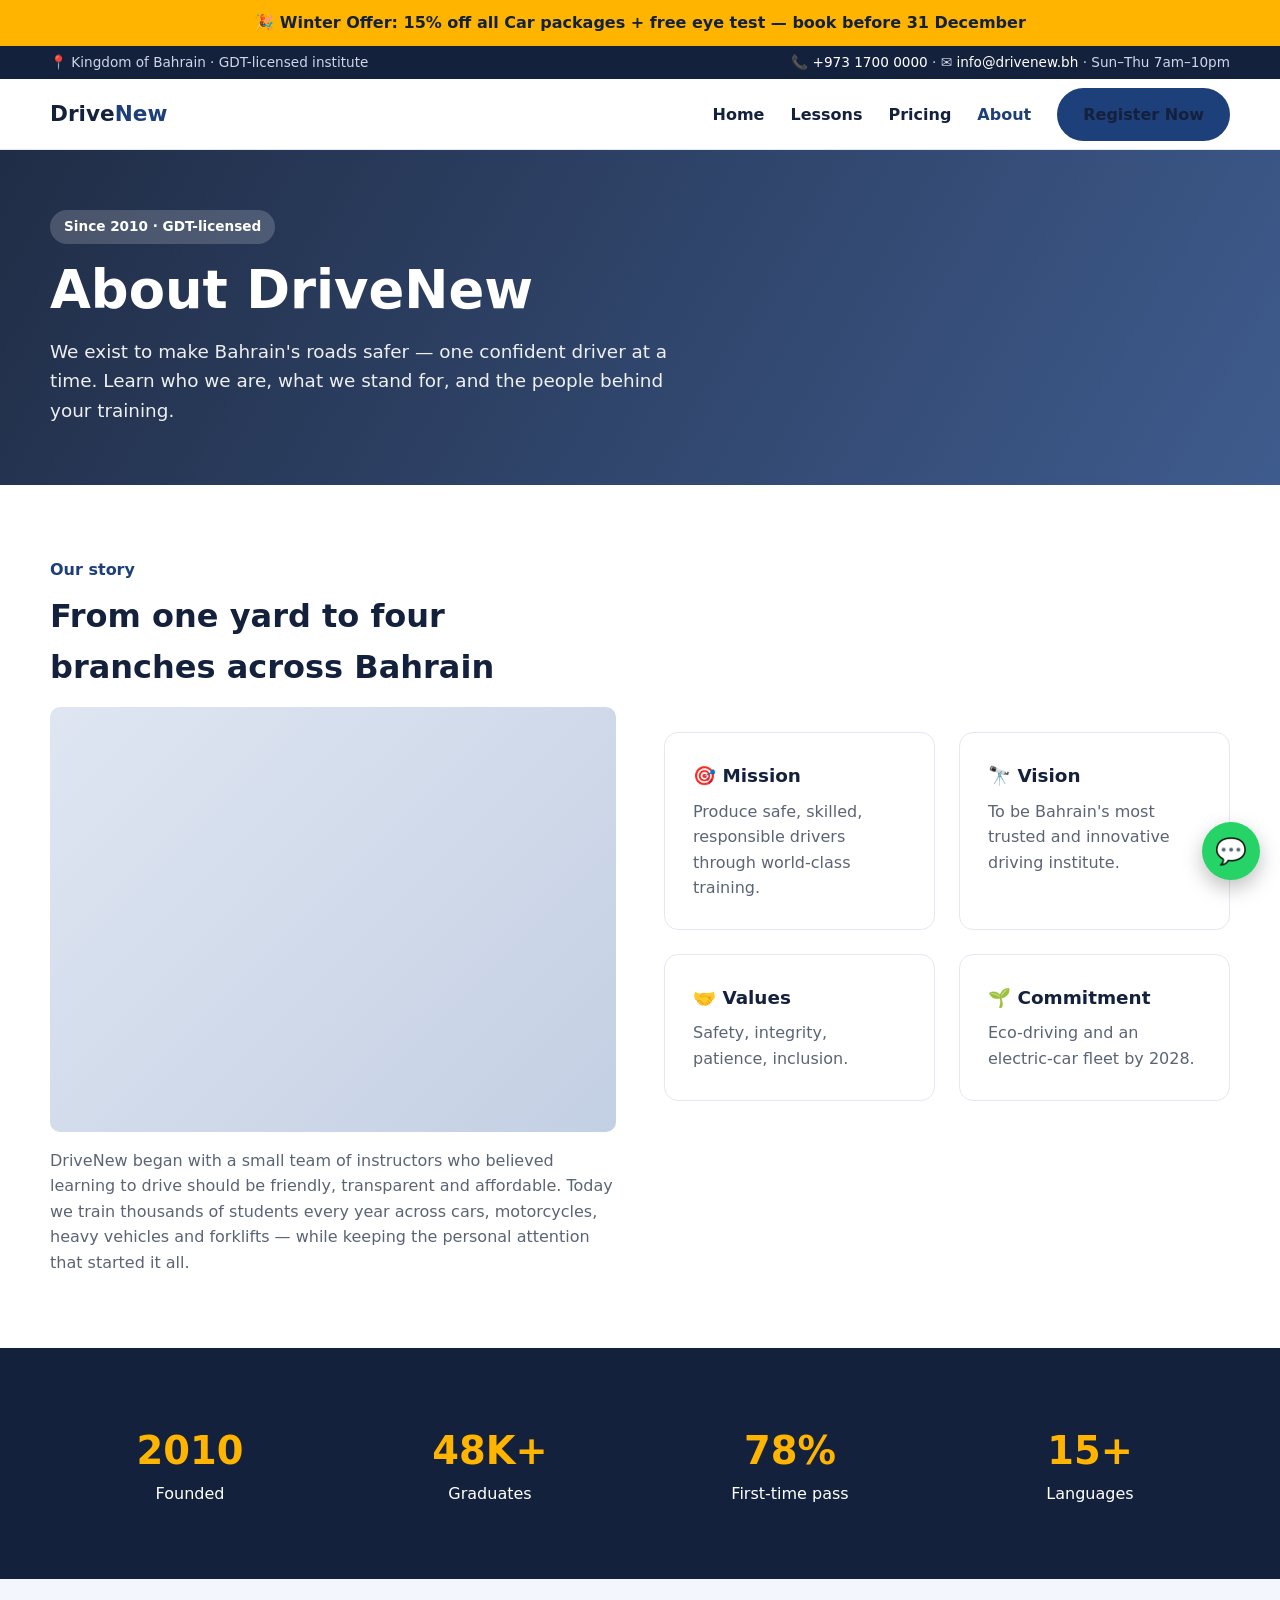
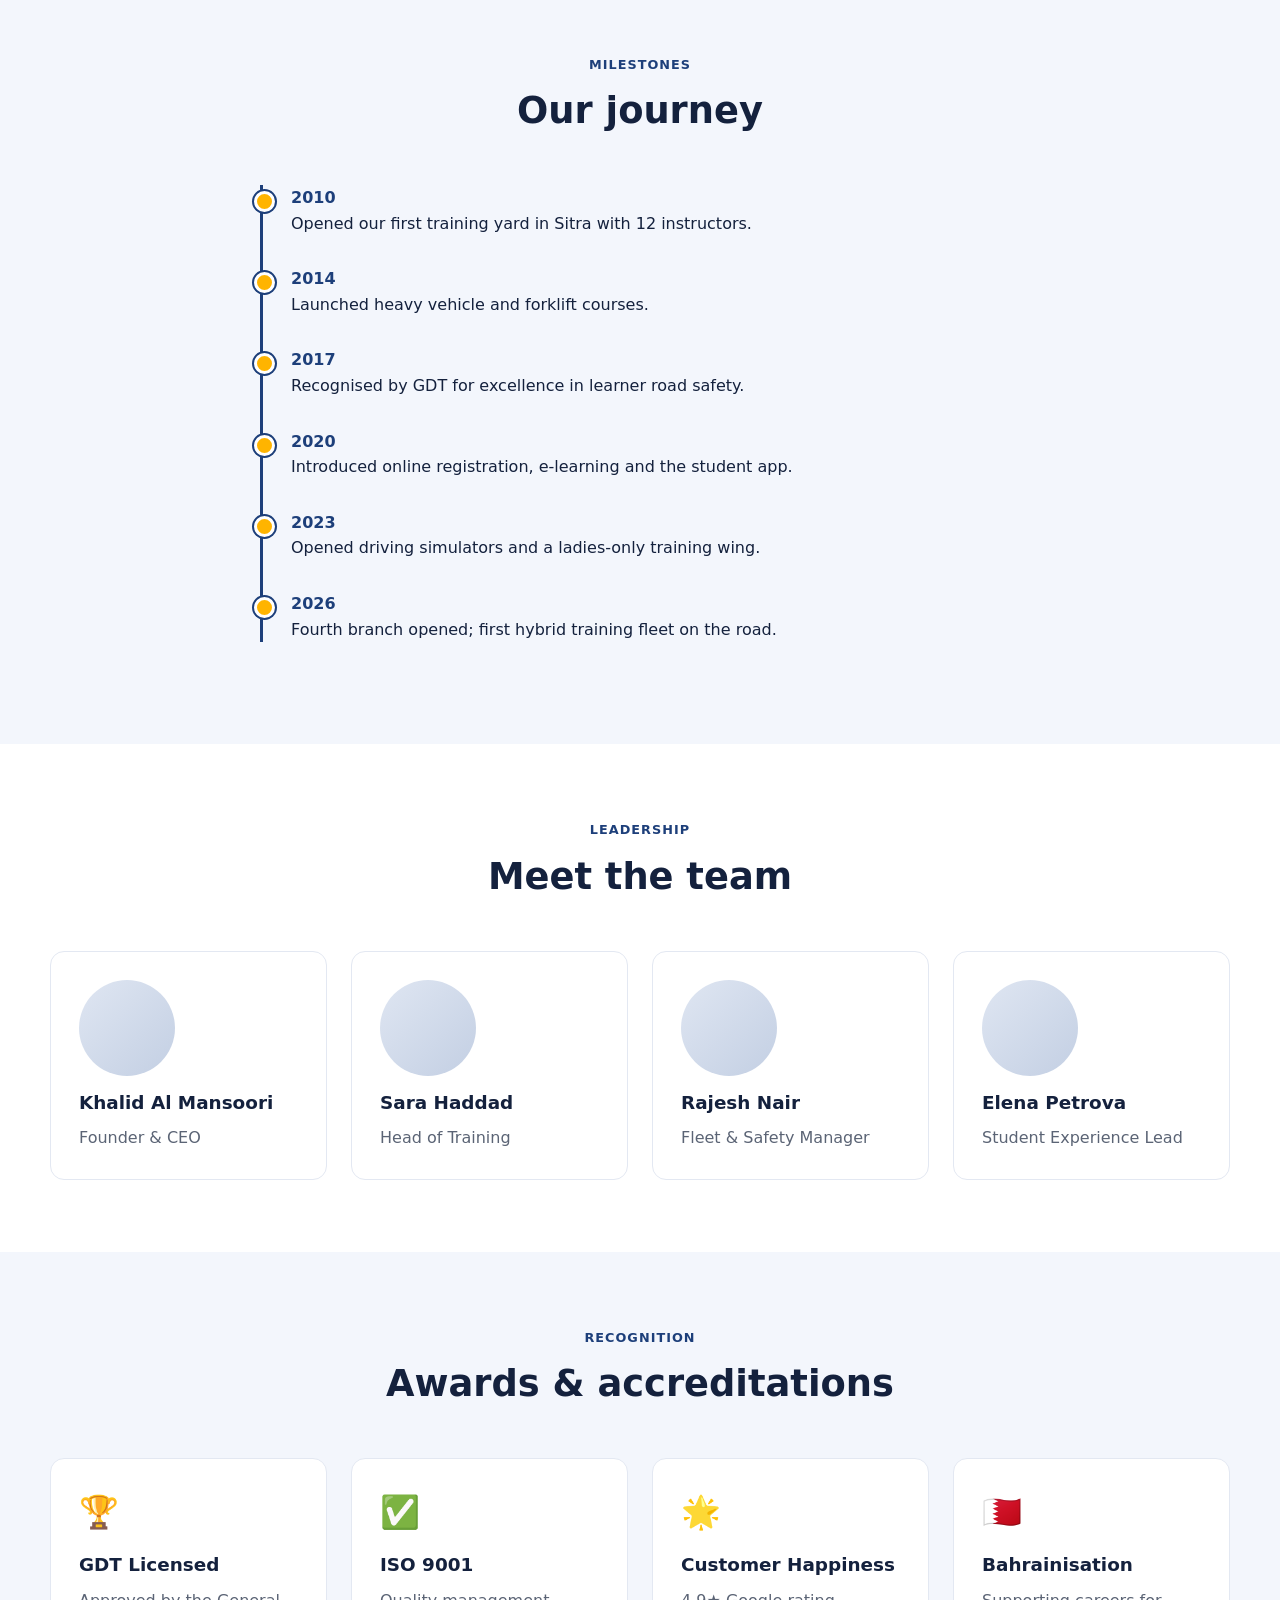
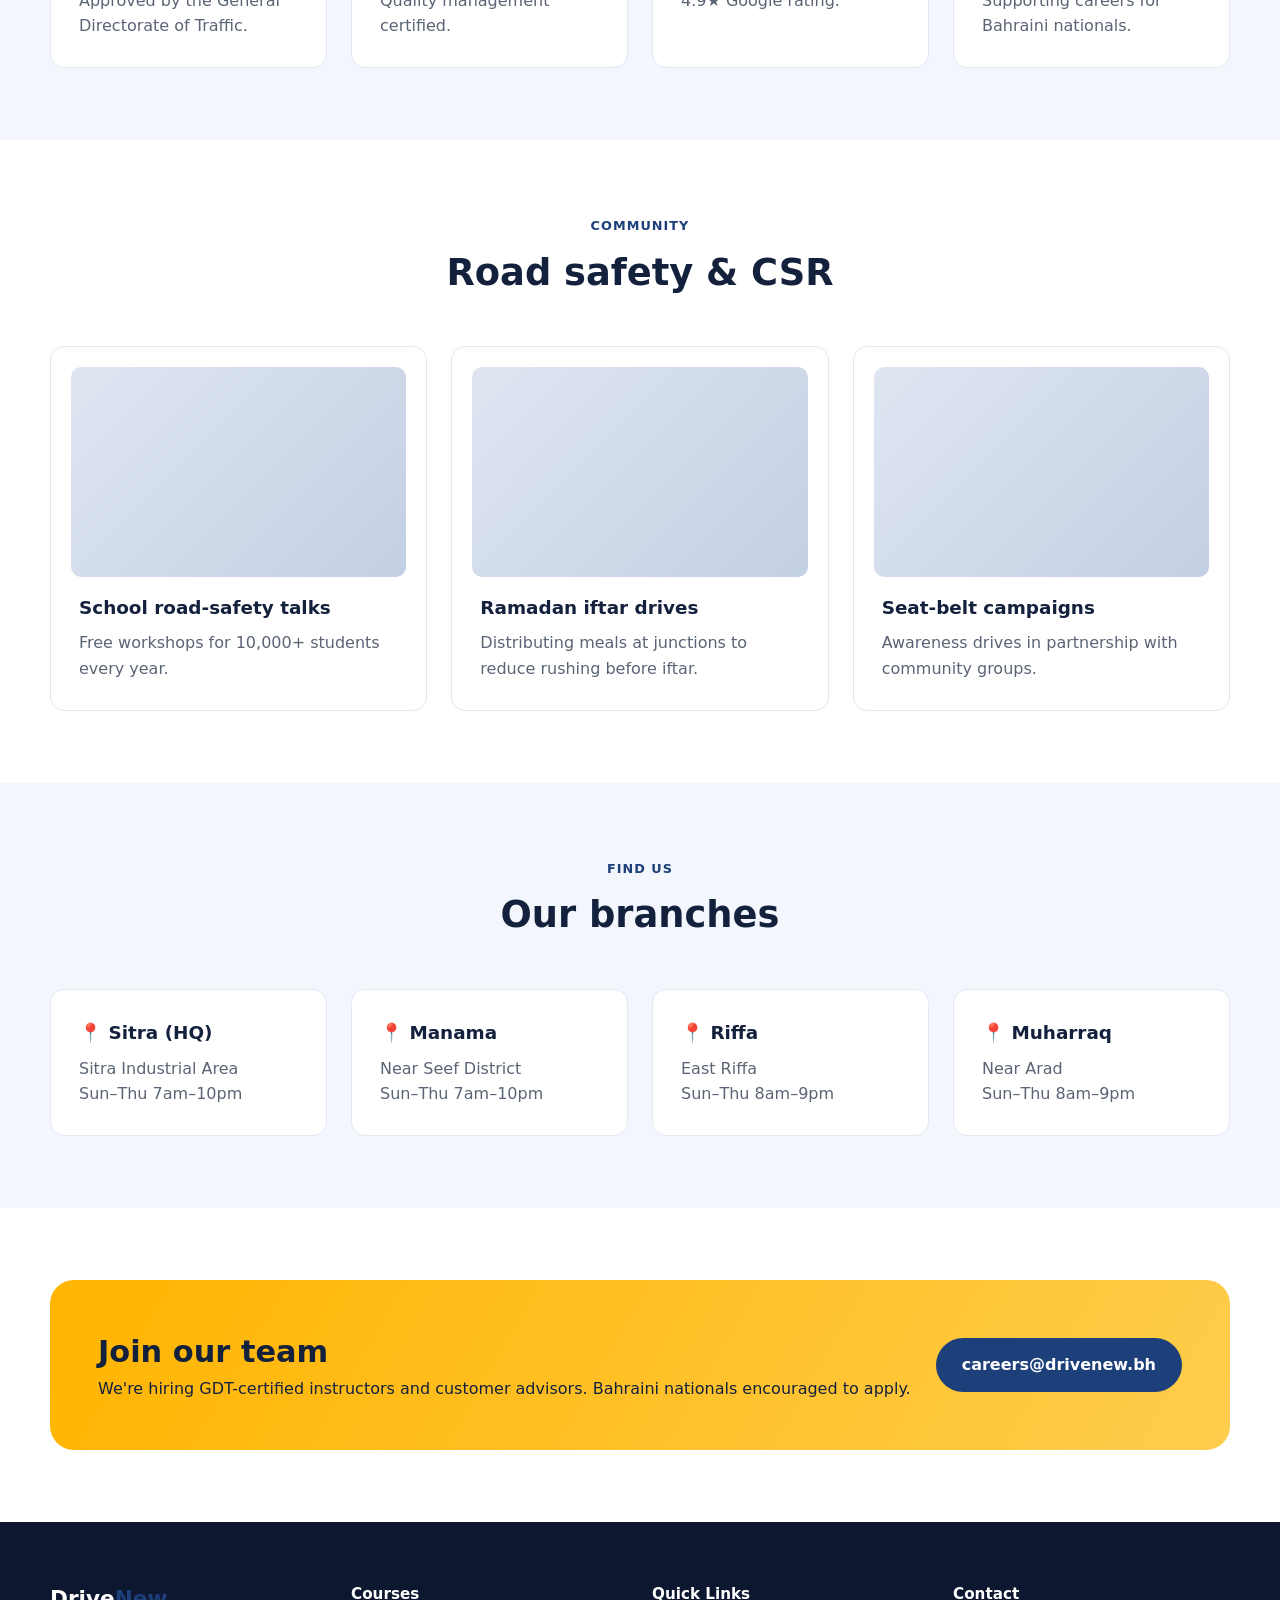
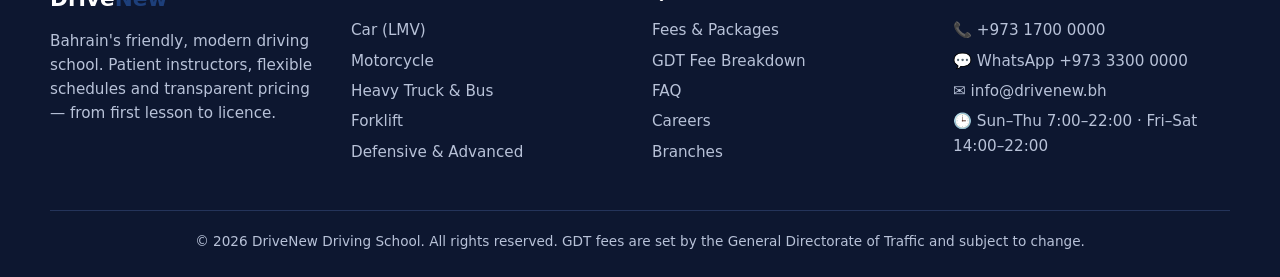
==== about/index.html @ 33973972 "Use clean folder-based URLs without .html Co-Authored-By: Claude Opus 5.5 <noreply@anthropic.com> Cl" ====
<!doctype html><html lang="en"><head><meta charset="utf-8"><meta name="viewport" content="width=device-width,initial-scale=1">
<title>About Us | DriveNew Driving School Bahrain</title><meta name="description" content="Our story, team, milestones and branches in Bahrain.">
<link rel="stylesheet" href="../assets/styles.css"></head><body>
<div class="offer-strip">🎉 Winter Offer: 15% off all Car packages + free eye test — book before 31 December</div>
<div class="topbar"><div class="container"><span>📍 Kingdom of Bahrain · GDT-licensed institute</span><span>📞 <a href="tel:+97317000000">+973 1700 0000</a> · ✉ <a href="mailto:info@drivenew.bh">info@drivenew.bh</a> · Sun–Thu 7am–10pm</span></div></div>
<header class="site"><div class="container"><a class="logo" href="../">Drive<span>New</span></a>
<button class="menu-btn" aria-label="Menu">☰</button>
<nav class="main"><a href="../" data-p="home">Home</a><a href="../lessons/" data-p="lessons">Lessons</a><a href="../pricing/" data-p="pricing">Pricing</a><a href="../about/" class="active">About</a><a class="btn btn-primary" href="../pricing/#enquire">Register Now</a></nav></div></header>
<section class="hero small" style="--hero-img:url(../assets/img/hero-about.jpg)"><div class="container"><span class="badge">Since 2010 · GDT-licensed</span><h1>About DriveNew</h1><p>We exist to make Bahrain's roads safer — one confident driver at a time. Learn who we are, what we stand for, and the people behind your training.</p></div></section>

<section><div class="container split"><div><span class="eyebrow" style="color:var(--brand);font-weight:700">Our story</span><h2 style="font-size:2rem;margin:8px 0 14px">From one yard to four branches across Bahrain</h2>
<span class="ph tall"><img src="../assets/img/about-story.jpg" alt="Our team at the training yard" loading="lazy" onerror="this.remove()"></span><p style="color:var(--muted);margin-top:16px">DriveNew began with a small team of instructors who believed learning to drive should be friendly, transparent and affordable. Today we train thousands of students every year across cars, motorcycles, heavy vehicles and forklifts — while keeping the personal attention that started it all.</p></div>
<div class="grid g2"><div class="card"><h3>🎯 Mission</h3><p>Produce safe, skilled, responsible drivers through world-class training.</p></div><div class="card"><h3>🔭 Vision</h3><p>To be Bahrain's most trusted and innovative driving institute.</p></div><div class="card"><h3>🤝 Values</h3><p>Safety, integrity, patience, inclusion.</p></div><div class="card"><h3>🌱 Commitment</h3><p>Eco-driving and an electric-car fleet by 2028.</p></div></div></div></section>

<section class="dark"><div class="container"><div class="stats"><div><strong>2010</strong>Founded</div><div><strong>48K+</strong>Graduates</div><div><strong>78%</strong>First-time pass</div><div><strong>15+</strong>Languages</div></div></div></section>

<section class="soft"><div class="container"><div class="sec-head"><span class="eyebrow">Milestones</span><h2>Our journey</h2></div><div class="timeline">
<div class="item"><h4>2010</h4><p>Opened our first training yard in Sitra with 12 instructors.</p></div>
<div class="item"><h4>2014</h4><p>Launched heavy vehicle and forklift courses.</p></div>
<div class="item"><h4>2017</h4><p>Recognised by GDT for excellence in learner road safety.</p></div>
<div class="item"><h4>2020</h4><p>Introduced online registration, e-learning and the student app.</p></div>
<div class="item"><h4>2023</h4><p>Opened driving simulators and a ladies-only training wing.</p></div>
<div class="item"><h4>2026</h4><p>Fourth branch opened; first hybrid training fleet on the road.</p></div>
</div></div></section>

<section><div class="container"><div class="sec-head"><span class="eyebrow">Leadership</span><h2>Meet the team</h2></div><div class="grid g4 team">
<div class="card"><span class="ph round"><img src="../assets/img/team-1.jpg" alt="team member" loading="lazy" onerror="this.remove()"></span><h3>Khalid Al Mansoori</h3><p>Founder &amp; CEO</p></div>
<div class="card"><span class="ph round"><img src="../assets/img/team-2.jpg" alt="team member" loading="lazy" onerror="this.remove()"></span><h3>Sara Haddad</h3><p>Head of Training</p></div>
<div class="card"><span class="ph round"><img src="../assets/img/team-3.jpg" alt="team member" loading="lazy" onerror="this.remove()"></span><h3>Rajesh Nair</h3><p>Fleet &amp; Safety Manager</p></div>
<div class="card"><span class="ph round"><img src="../assets/img/team-4.jpg" alt="team member" loading="lazy" onerror="this.remove()"></span><h3>Elena Petrova</h3><p>Student Experience Lead</p></div>
</div></div></section>

<section class="soft"><div class="container"><div class="sec-head"><span class="eyebrow">Recognition</span><h2>Awards &amp; accreditations</h2></div><div class="grid g4">
<div class="card"><span class="icon">🏆</span><h3>GDT Licensed</h3><p>Approved by the General Directorate of Traffic.</p></div>
<div class="card"><span class="icon">✅</span><h3>ISO 9001</h3><p>Quality management certified.</p></div>
<div class="card"><span class="icon">🌟</span><h3>Customer Happiness</h3><p>4.9★ Google rating.</p></div>
<div class="card"><span class="icon">🇧🇭</span><h3>Bahrainisation</h3><p>Supporting careers for Bahraini nationals.</p></div>
</div></div></section>

<section><div class="container"><div class="sec-head"><span class="eyebrow">Community</span><h2>Road safety &amp; CSR</h2></div><div class="grid g3">
<div class="card"><span class="ph "><img src="../assets/img/csr-school.jpg" alt="School road-safety talks" loading="lazy" onerror="this.remove()"></span><h3>School road-safety talks</h3><p>Free workshops for 10,000+ students every year.</p></div>
<div class="card"><span class="ph "><img src="../assets/img/csr-iftar.jpg" alt="Ramadan iftar drives" loading="lazy" onerror="this.remove()"></span><h3>Ramadan iftar drives</h3><p>Distributing meals at junctions to reduce rushing before iftar.</p></div>
<div class="card"><span class="ph "><img src="../assets/img/csr-seatbelt.jpg" alt="Seat-belt campaigns" loading="lazy" onerror="this.remove()"></span><h3>Seat-belt campaigns</h3><p>Awareness drives in partnership with community groups.</p></div>
</div></div></section>

<section class="soft" id="branches"><div class="container"><div class="sec-head"><span class="eyebrow">Find us</span><h2>Our branches</h2></div><div class="grid g4">
<div class="card"><h3>📍 Sitra (HQ)</h3><p>Sitra Industrial Area<br>Sun–Thu 7am–10pm</p></div>
<div class="card"><h3>📍 Manama</h3><p>Near Seef District<br>Sun–Thu 7am–10pm</p></div>
<div class="card"><h3>📍 Riffa</h3><p>East Riffa<br>Sun–Thu 8am–9pm</p></div>
<div class="card"><h3>📍 Muharraq</h3><p>Near Arad<br>Sun–Thu 8am–9pm</p></div>
</div></div></section>

<section id="careers"><div class="container"><div class="cta"><div><h2>Join our team</h2><p>We're hiring GDT-certified instructors and customer advisors. Bahraini nationals encouraged to apply.</p></div><a class="btn btn-primary" href="mailto:careers@drivenew.bh">careers@drivenew.bh</a></div></div></section>
<footer class="site"><div class="container grid g4">
<div><a class="logo" href="../" style="color:#fff">Drive<span>New</span></a><p style="margin-top:12px">Bahrain's friendly, modern driving school. Patient instructors, flexible schedules and transparent pricing — from first lesson to licence.</p></div>
<div><h4>Courses</h4><ul><li><a href="../lessons/#car">Car (LMV)</a></li><li><a href="../lessons/#bike">Motorcycle</a></li><li><a href="../lessons/#heavy">Heavy Truck &amp; Bus</a></li><li><a href="../lessons/#forklift">Forklift</a></li><li><a href="../lessons/#advanced">Defensive &amp; Advanced</a></li></ul></div>
<div><h4>Quick Links</h4><ul><li><a href="../pricing/">Fees &amp; Packages</a></li><li><a href="../pricing/#rta">GDT Fee Breakdown</a></li><li><a href="../#faq">FAQ</a></li><li><a href="../about/#careers">Careers</a></li><li><a href="../about/#branches">Branches</a></li></ul></div>
<div><h4>Contact</h4><ul><li>📞 +973 1700 0000</li><li>💬 WhatsApp +973 3300 0000</li><li>✉ info@drivenew.bh</li><li>🕒 Sun–Thu 7:00–22:00 · Fri–Sat 14:00–22:00</li></ul></div>
</div><div class="container copy">© <span id="year"></span> DriveNew Driving School. All rights reserved. GDT fees are set by the General Directorate of Traffic and subject to change.</div></footer>
<a class="float-wa" href="https://wa.me/97333000000" aria-label="WhatsApp">💬</a>
<script src="../assets/main.js"></script></body></html>
---- assets/styles.css ----
:root{--brand:#1d3f7a;--brand-d:#142d5a;--accent:#ffb400;--ink:#14213d;--muted:#5b6475;--bg:#fff;--soft:#f3f6fc;--line:#e3e8f2;--ok:#16a34a;--r:14px}
*{box-sizing:border-box;margin:0;padding:0}
body{font-family:system-ui,-apple-system,"Segoe UI",Roboto,sans-serif;color:var(--ink);background:var(--bg);line-height:1.6}
a{color:var(--brand);text-decoration:none}
img{max-width:100%}
.container{width:min(1180px,100% - 32px);margin-inline:auto}
.topbar{background:var(--ink);color:#cfd6e6;font-size:.85rem;padding:6px 0}
.topbar .container{display:flex;justify-content:space-between;gap:12px;flex-wrap:wrap}
.topbar a{color:#fff}
header.site{position:sticky;top:0;z-index:50;background:#fff;border-bottom:1px solid var(--line)}
header.site .container{display:flex;align-items:center;justify-content:space-between;height:70px}
.logo{font-weight:800;font-size:1.35rem;color:var(--ink)}.logo span{color:var(--brand)}
nav.main{display:flex;gap:26px;align-items:center}
nav.main a{color:var(--ink);font-weight:600}
nav.main a.active,nav.main a:hover{color:var(--brand)}
.menu-btn{display:none;background:none;border:0;font-size:1.6rem;cursor:pointer}
.btn{display:inline-block;padding:12px 24px;border-radius:999px;font-weight:700;border:2px solid transparent;cursor:pointer;transition:.2s}
.btn-primary{background:var(--brand);color:#fff}.btn-primary:hover{background:var(--brand-d)}
.btn-accent{background:var(--accent);color:var(--ink)}
.btn-ghost{border-color:currentColor;color:#fff}
.btn-outline{border-color:var(--brand);color:var(--brand)}
.hero{background:linear-gradient(120deg,rgba(13,27,54,.92),rgba(29,63,122,.85)),var(--hero-img,none) center/cover;color:#fff;padding:90px 0 80px}
.hero.small{padding:60px 0}
.hero h1{font-size:clamp(2rem,5vw,3.3rem);line-height:1.15;margin-bottom:16px}
.hero p{font-size:1.15rem;opacity:.92;max-width:640px}
.hero .actions{display:flex;gap:14px;margin-top:28px;flex-wrap:wrap}
.hero-grid{display:grid;grid-template-columns:1.3fr 1fr;gap:40px;align-items:center}
.badge{display:inline-block;background:rgba(255,255,255,.18);padding:6px 14px;border-radius:999px;font-size:.85rem;margin-bottom:16px;font-weight:600}
section{padding:72px 0}
section.soft{background:var(--soft)}
section.dark{background:var(--ink);color:#fff}
.sec-head{text-align:center;max-width:720px;margin:0 auto 44px}
.sec-head .eyebrow{color:var(--brand);font-weight:700;text-transform:uppercase;letter-spacing:.08em;font-size:.8rem}
section.dark .eyebrow{color:var(--accent)}
.sec-head h2{font-size:clamp(1.6rem,3.5vw,2.3rem);margin:6px 0 10px}
.sec-head p{color:var(--muted)}section.dark .sec-head p{color:#b8c2d8}
.grid{display:grid;gap:24px}
.g2{grid-template-columns:repeat(2,1fr)}.g3{grid-template-columns:repeat(3,1fr)}.g4{grid-template-columns:repeat(4,1fr)}
.card{background:#fff;border:1px solid var(--line);border-radius:var(--r);padding:28px;transition:.2s}
.card:hover{transform:translateY(-3px);box-shadow:0 12px 30px rgba(20,33,61,.08)}
section.dark .card{background:#1d2c4f;border-color:#2c3d66;color:#fff}
.card h3{margin-bottom:8px;font-size:1.15rem}
.card p,.card li{color:var(--muted)}section.dark .card p{color:#b8c2d8}
.icon{font-size:2rem;margin-bottom:12px;display:block}
.stats{display:grid;grid-template-columns:repeat(4,1fr);gap:20px;text-align:center}
.stats strong{display:block;font-size:2.4rem;color:var(--accent)}
.steps{counter-reset:s}
.step{position:relative;padding-top:56px}
.step:before{counter-increment:s;content:counter(s);position:absolute;top:0;left:28px;width:44px;height:44px;border-radius:50%;background:var(--brand);color:#fff;display:grid;place-items:center;font-weight:800;margin-top:20px}
.step.card{padding-top:84px}
.check{list-style:none}.check li{padding-left:28px;position:relative;margin:8px 0}
.check li:before{content:"✔";position:absolute;left:0;color:var(--ok);font-weight:700}
.price-card{text-align:center;display:flex;flex-direction:column}
.price-card .amount{font-size:2.6rem;font-weight:800;color:var(--ink);margin:10px 0}
.price-card .amount small{font-size:1rem;color:var(--muted);font-weight:600}
.price-card ul{text-align:left;margin:18px 0 24px;flex:1}
.price-card.featured{border:2px solid var(--brand);position:relative}
.price-card.featured:before{content:"Most Popular";position:absolute;top:-14px;left:50%;transform:translateX(-50%);background:var(--brand);color:#fff;padding:3px 14px;border-radius:999px;font-size:.8rem;font-weight:700}
table{width:100%;border-collapse:collapse;background:#fff;border-radius:var(--r);overflow:hidden;border:1px solid var(--line)}
th,td{padding:14px 16px;text-align:left;border-bottom:1px solid var(--line)}
th{background:var(--ink);color:#fff;font-size:.9rem}
tr:nth-child(even) td{background:var(--soft)}
.table-wrap{overflow-x:auto}
.note{font-size:.85rem;color:var(--muted);margin-top:12px}
.tabs{display:flex;gap:8px;justify-content:center;flex-wrap:wrap;margin-bottom:32px}
.tab{padding:10px 20px;border-radius:999px;border:1px solid var(--line);background:#fff;font-weight:600;cursor:pointer}
.tab.active{background:var(--brand);color:#fff;border-color:var(--brand)}
.tab-panel{display:none}.tab-panel.active{display:block}
.faq details{background:#fff;border:1px solid var(--line);border-radius:var(--r);padding:18px 22px;margin-bottom:12px}
.faq summary{font-weight:700;cursor:pointer}.faq details p{margin-top:10px;color:var(--muted)}
.quote{font-style:italic}.quote footer{font-style:normal;font-weight:700;margin-top:12px;color:var(--ink)}
.stars{color:var(--accent)}
.cta{background:linear-gradient(120deg,#ffb400,#ffcd4d);border-radius:24px;padding:48px;display:flex;justify-content:space-between;align-items:center;gap:24px;flex-wrap:wrap}
.cta h2{font-size:1.9rem}
form.enquiry{background:#fff;color:var(--ink);border-radius:var(--r);padding:28px;box-shadow:0 20px 50px rgba(0,0,0,.2)}
form.enquiry h3{margin-bottom:14px}
form.enquiry input,form.enquiry select,form.enquiry textarea{width:100%;padding:12px 14px;border:1px solid var(--line);border-radius:10px;margin-bottom:12px;font:inherit}
form.enquiry .btn{width:100%}
.timeline{border-left:3px solid var(--brand);padding-left:28px;max-width:760px;margin:auto}
.timeline .item{position:relative;margin-bottom:30px}
.timeline .item:before{content:"";position:absolute;left:-37px;top:6px;width:15px;height:15px;border-radius:50%;background:var(--accent);border:3px solid #fff;box-shadow:0 0 0 2px var(--brand)}
.timeline h4{color:var(--brand)}
.team .avatar{width:84px;height:84px;border-radius:50%;background:var(--soft);display:grid;place-items:center;font-size:2.2rem;margin-bottom:12px}
.split{display:grid;grid-template-columns:1fr 1fr;gap:48px;align-items:center}
.pill{display:inline-block;background:var(--soft);color:var(--brand);padding:4px 12px;border-radius:999px;font-size:.8rem;font-weight:700;margin:0 6px 6px 0}
.offer-strip{background:var(--accent);color:var(--ink);text-align:center;padding:10px;font-weight:700}
footer.site{background:#0d1730;color:#b8c2d8;padding:60px 0 24px;font-size:.95rem}
footer.site h4{color:#fff;margin-bottom:12px}
footer.site a{color:#b8c2d8}footer.site a:hover{color:#fff}
footer.site ul{list-style:none}footer.site li{margin:6px 0}
.copy{border-top:1px solid #24345a;margin-top:40px;padding-top:20px;text-align:center;font-size:.85rem}
.float-wa{position:fixed;right:20px;bottom:20px;background:#25d366;color:#fff;width:58px;height:58px;border-radius:50%;display:grid;place-items:center;font-size:1.6rem;box-shadow:0 8px 20px rgba(0,0,0,.25);z-index:60}
@media(max-width:900px){.g3,.g4,.stats{grid-template-columns:repeat(2,1fr)}.hero-grid,.split{grid-template-columns:1fr}
nav.main{display:none;position:absolute;top:70px;left:0;right:0;background:#fff;flex-direction:column;padding:20px;border-bottom:1px solid var(--line)}nav.main.open{display:flex}.menu-btn{display:block}}
@media(max-width:600px){.g2,.g3,.g4,.stats{grid-template-columns:1fr}section{padding:52px 0}.cta{padding:30px}}
.ph{position:relative;display:block;aspect-ratio:16/10;border-radius:10px;overflow:hidden;margin:-8px -8px 16px;background:linear-gradient(135deg,#dfe6f2,#c3cfe3)}
.ph img{width:100%;height:100%;object-fit:cover;display:block}
.ph.tall{aspect-ratio:4/3;margin:0}
.ph.round{border-radius:50%;width:96px;height:96px;aspect-ratio:1;margin:0 0 12px}
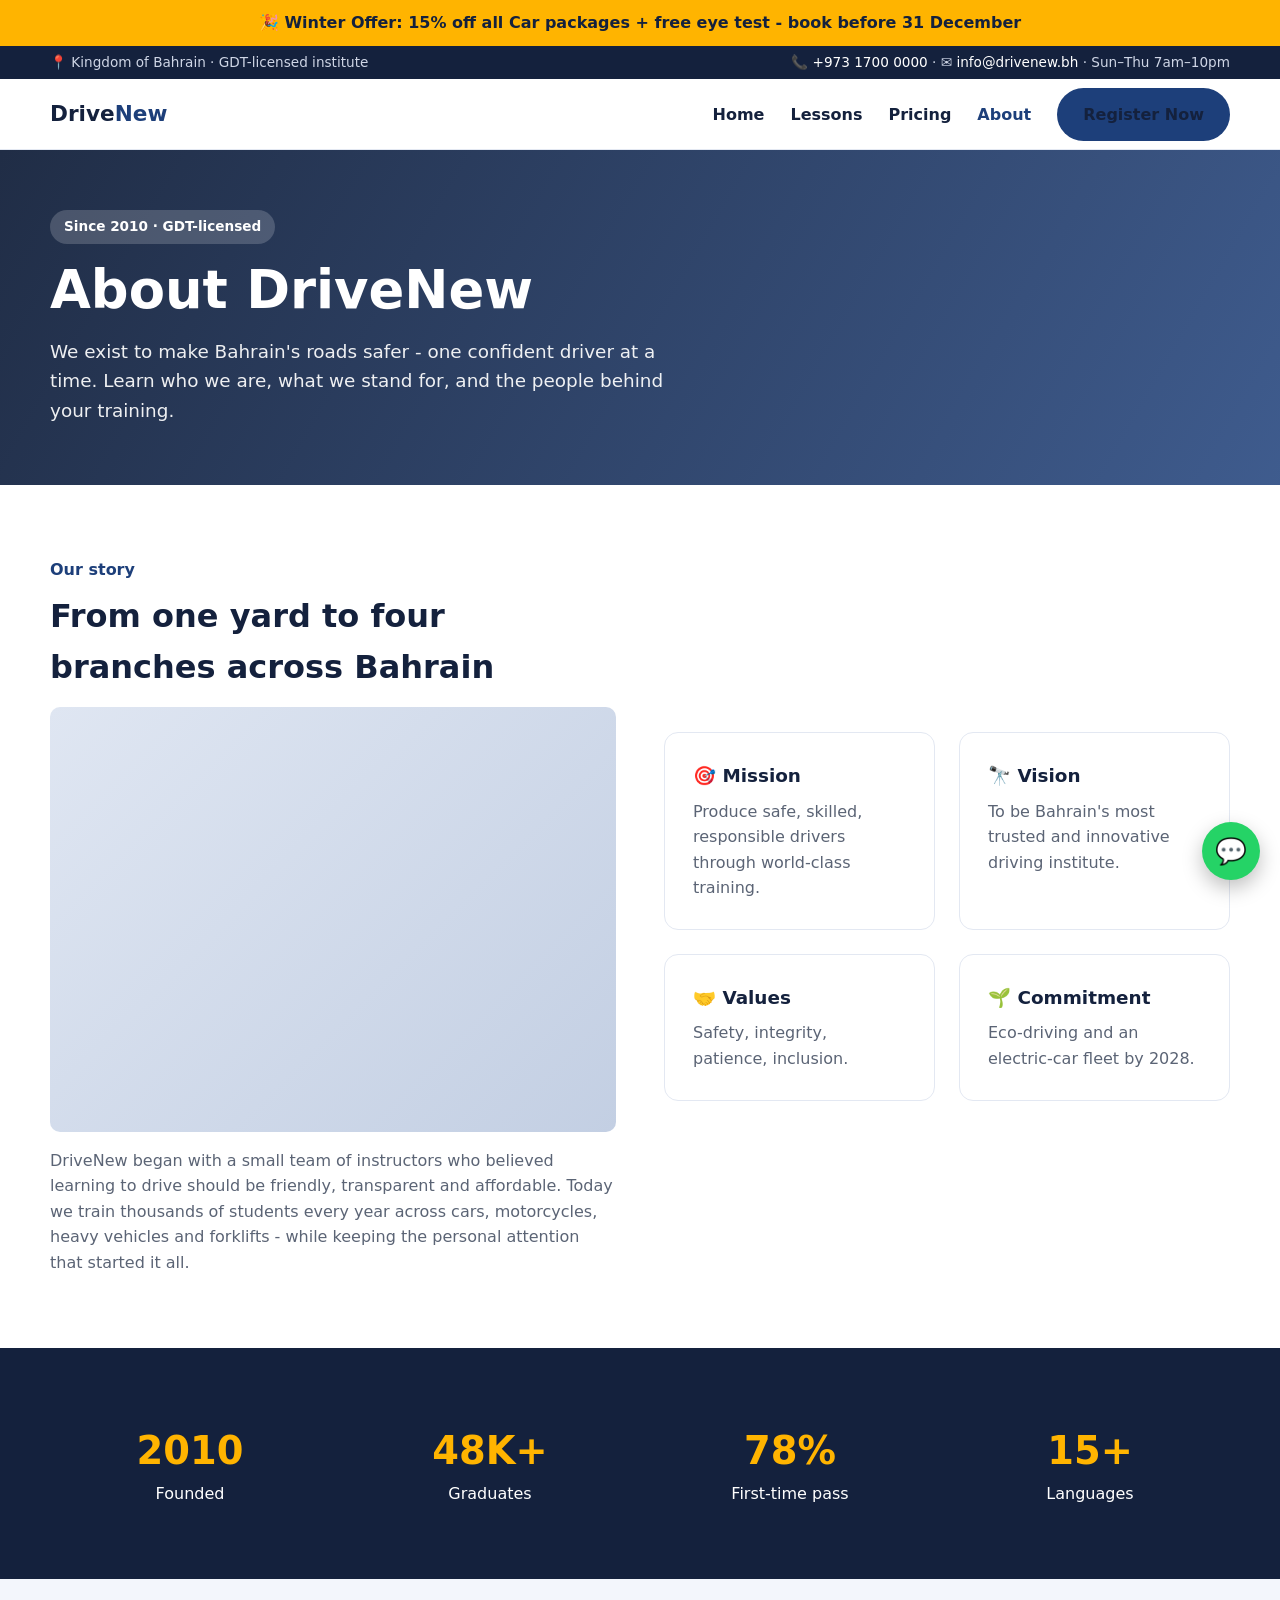
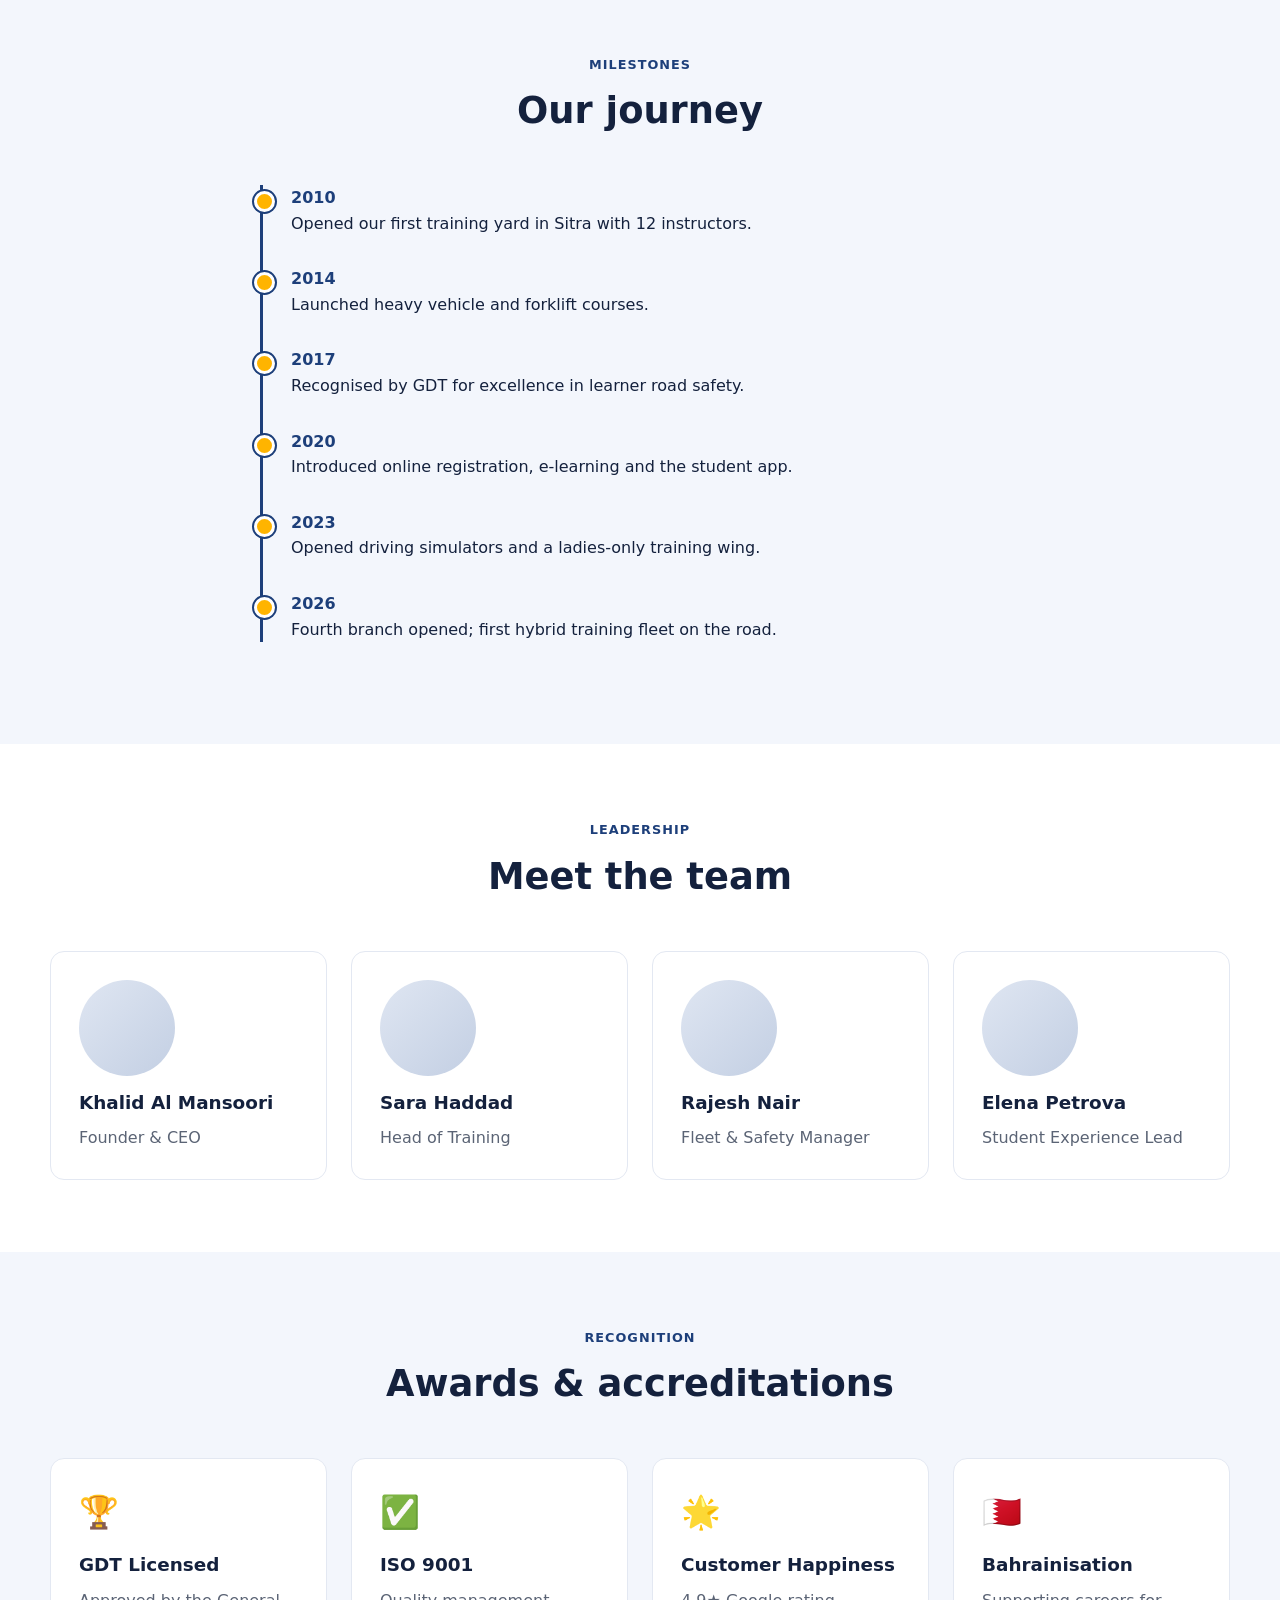
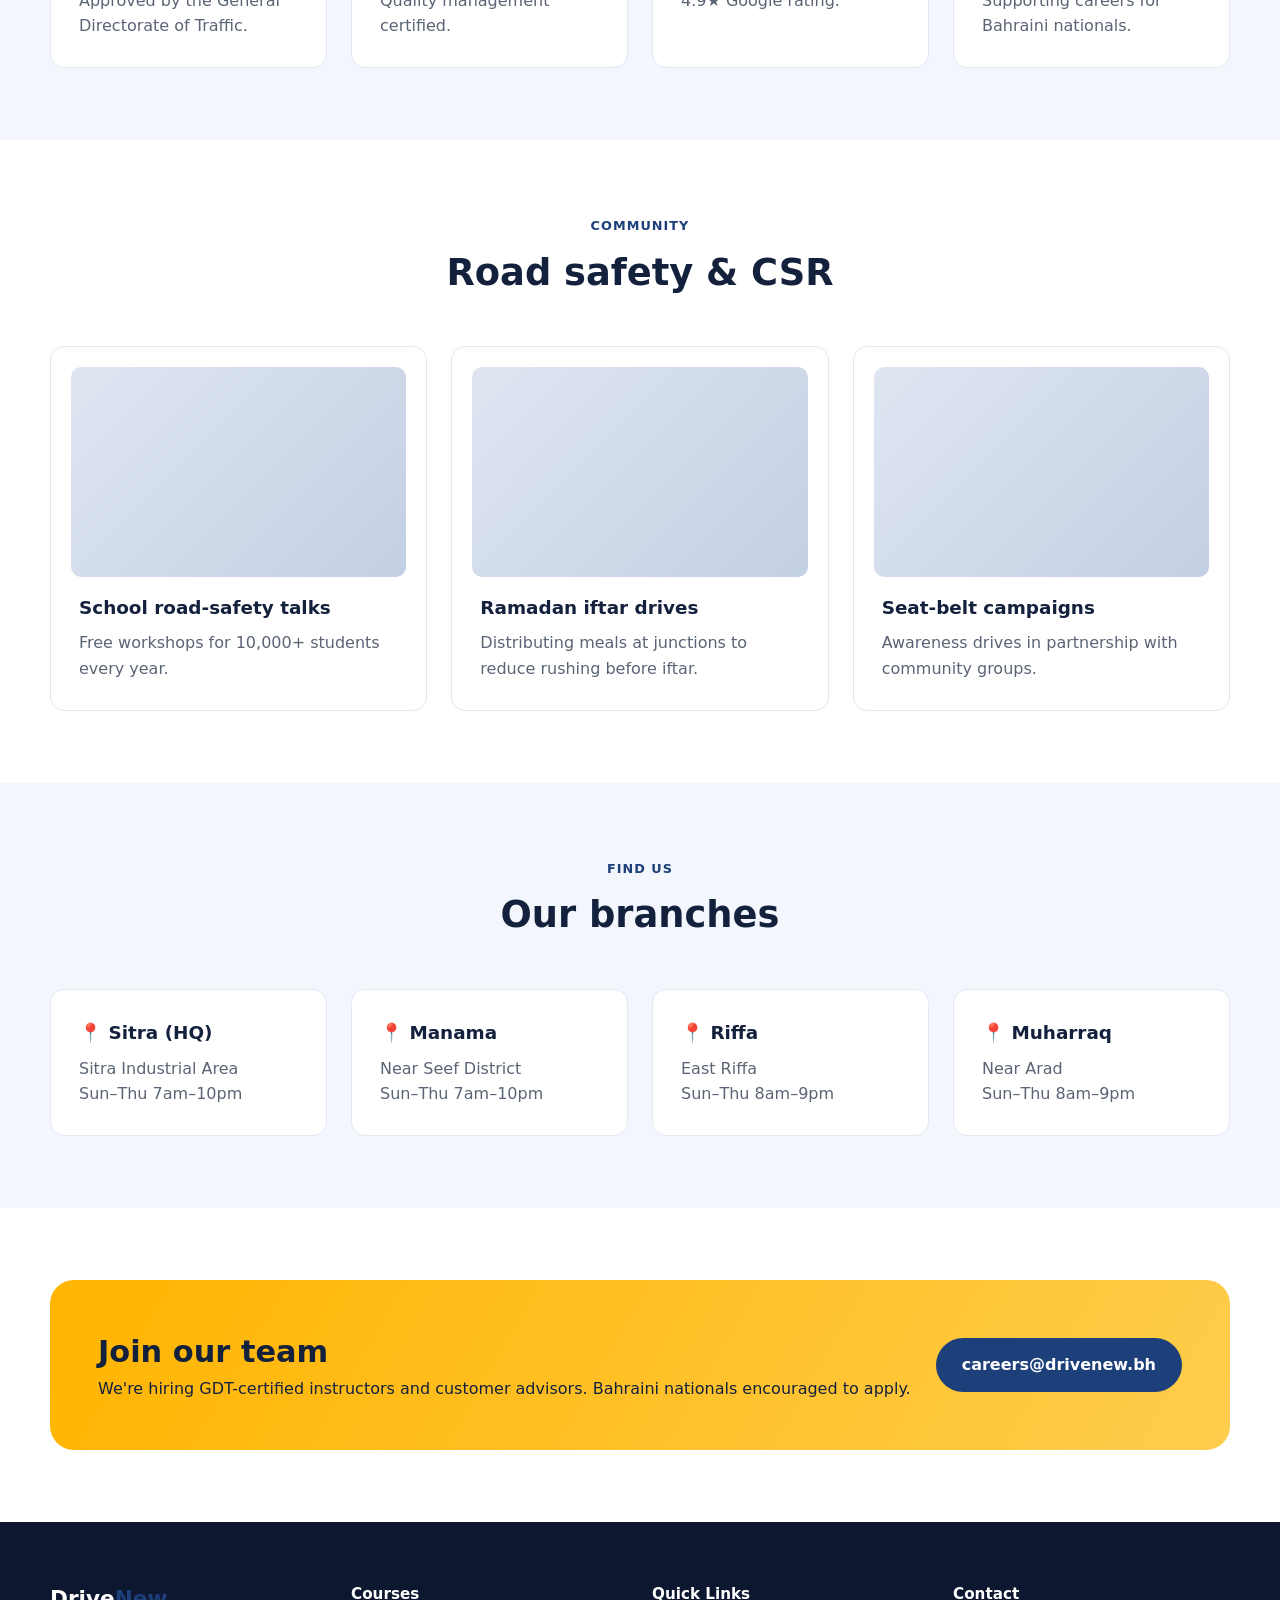
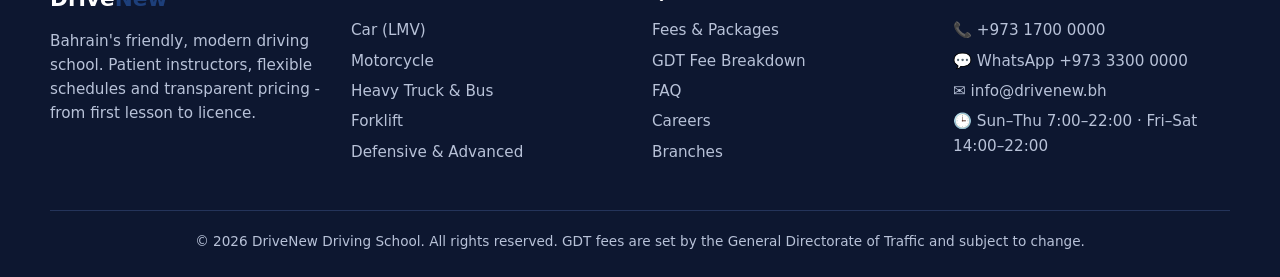
==== commit c42ceedb: "Replace em dashes with hyphens Co-Authored-By: Claude Opus 5.5 <noreply@anthropic.com> Claude-Sessio" ====
--- a/about/index.html
+++ b/about/index.html
@@ -1,15 +1,15 @@
 <!doctype html><html lang="en"><head><meta charset="utf-8"><meta name="viewport" content="width=device-width,initial-scale=1">
 <title>About Us | DriveNew Driving School Bahrain</title><meta name="description" content="Our story, team, milestones and branches in Bahrain.">
 <link rel="stylesheet" href="../assets/styles.css"></head><body>
-<div class="offer-strip">🎉 Winter Offer: 15% off all Car packages + free eye test — book before 31 December</div>
+<div class="offer-strip">🎉 Winter Offer: 15% off all Car packages + free eye test - book before 31 December</div>
 <div class="topbar"><div class="container"><span>📍 Kingdom of Bahrain · GDT-licensed institute</span><span>📞 <a href="tel:+97317000000">+973 1700 0000</a> · ✉ <a href="mailto:info@drivenew.bh">info@drivenew.bh</a> · Sun–Thu 7am–10pm</span></div></div>
 <header class="site"><div class="container"><a class="logo" href="../">Drive<span>New</span></a>
 <button class="menu-btn" aria-label="Menu">☰</button>
 <nav class="main"><a href="../" data-p="home">Home</a><a href="../lessons/" data-p="lessons">Lessons</a><a href="../pricing/" data-p="pricing">Pricing</a><a href="../about/" class="active">About</a><a class="btn btn-primary" href="../pricing/#enquire">Register Now</a></nav></div></header>
-<section class="hero small" style="--hero-img:url(../assets/img/hero-about.jpg)"><div class="container"><span class="badge">Since 2010 · GDT-licensed</span><h1>About DriveNew</h1><p>We exist to make Bahrain's roads safer — one confident driver at a time. Learn who we are, what we stand for, and the people behind your training.</p></div></section>
+<section class="hero small" style="--hero-img:url(../assets/img/hero-about.jpg)"><div class="container"><span class="badge">Since 2010 · GDT-licensed</span><h1>About DriveNew</h1><p>We exist to make Bahrain's roads safer - one confident driver at a time. Learn who we are, what we stand for, and the people behind your training.</p></div></section>
 
 <section><div class="container split"><div><span class="eyebrow" style="color:var(--brand);font-weight:700">Our story</span><h2 style="font-size:2rem;margin:8px 0 14px">From one yard to four branches across Bahrain</h2>
-<span class="ph tall"><img src="../assets/img/about-story.jpg" alt="Our team at the training yard" loading="lazy" onerror="this.remove()"></span><p style="color:var(--muted);margin-top:16px">DriveNew began with a small team of instructors who believed learning to drive should be friendly, transparent and affordable. Today we train thousands of students every year across cars, motorcycles, heavy vehicles and forklifts — while keeping the personal attention that started it all.</p></div>
+<span class="ph tall"><img src="../assets/img/about-story.jpg" alt="Our team at the training yard" loading="lazy" onerror="this.remove()"></span><p style="color:var(--muted);margin-top:16px">DriveNew began with a small team of instructors who believed learning to drive should be friendly, transparent and affordable. Today we train thousands of students every year across cars, motorcycles, heavy vehicles and forklifts - while keeping the personal attention that started it all.</p></div>
 <div class="grid g2"><div class="card"><h3>🎯 Mission</h3><p>Produce safe, skilled, responsible drivers through world-class training.</p></div><div class="card"><h3>🔭 Vision</h3><p>To be Bahrain's most trusted and innovative driving institute.</p></div><div class="card"><h3>🤝 Values</h3><p>Safety, integrity, patience, inclusion.</p></div><div class="card"><h3>🌱 Commitment</h3><p>Eco-driving and an electric-car fleet by 2028.</p></div></div></div></section>
 
 <section class="dark"><div class="container"><div class="stats"><div><strong>2010</strong>Founded</div><div><strong>48K+</strong>Graduates</div><div><strong>78%</strong>First-time pass</div><div><strong>15+</strong>Languages</div></div></div></section>
@@ -52,7 +52,7 @@
 
 <section id="careers"><div class="container"><div class="cta"><div><h2>Join our team</h2><p>We're hiring GDT-certified instructors and customer advisors. Bahraini nationals encouraged to apply.</p></div><a class="btn btn-primary" href="mailto:careers@drivenew.bh">careers@drivenew.bh</a></div></div></section>
 <footer class="site"><div class="container grid g4">
-<div><a class="logo" href="../" style="color:#fff">Drive<span>New</span></a><p style="margin-top:12px">Bahrain's friendly, modern driving school. Patient instructors, flexible schedules and transparent pricing — from first lesson to licence.</p></div>
+<div><a class="logo" href="../" style="color:#fff">Drive<span>New</span></a><p style="margin-top:12px">Bahrain's friendly, modern driving school. Patient instructors, flexible schedules and transparent pricing - from first lesson to licence.</p></div>
 <div><h4>Courses</h4><ul><li><a href="../lessons/#car">Car (LMV)</a></li><li><a href="../lessons/#bike">Motorcycle</a></li><li><a href="../lessons/#heavy">Heavy Truck &amp; Bus</a></li><li><a href="../lessons/#forklift">Forklift</a></li><li><a href="../lessons/#advanced">Defensive &amp; Advanced</a></li></ul></div>
 <div><h4>Quick Links</h4><ul><li><a href="../pricing/">Fees &amp; Packages</a></li><li><a href="../pricing/#rta">GDT Fee Breakdown</a></li><li><a href="../#faq">FAQ</a></li><li><a href="../about/#careers">Careers</a></li><li><a href="../about/#branches">Branches</a></li></ul></div>
 <div><h4>Contact</h4><ul><li>📞 +973 1700 0000</li><li>💬 WhatsApp +973 3300 0000</li><li>✉ info@drivenew.bh</li><li>🕒 Sun–Thu 7:00–22:00 · Fri–Sat 14:00–22:00</li></ul></div>
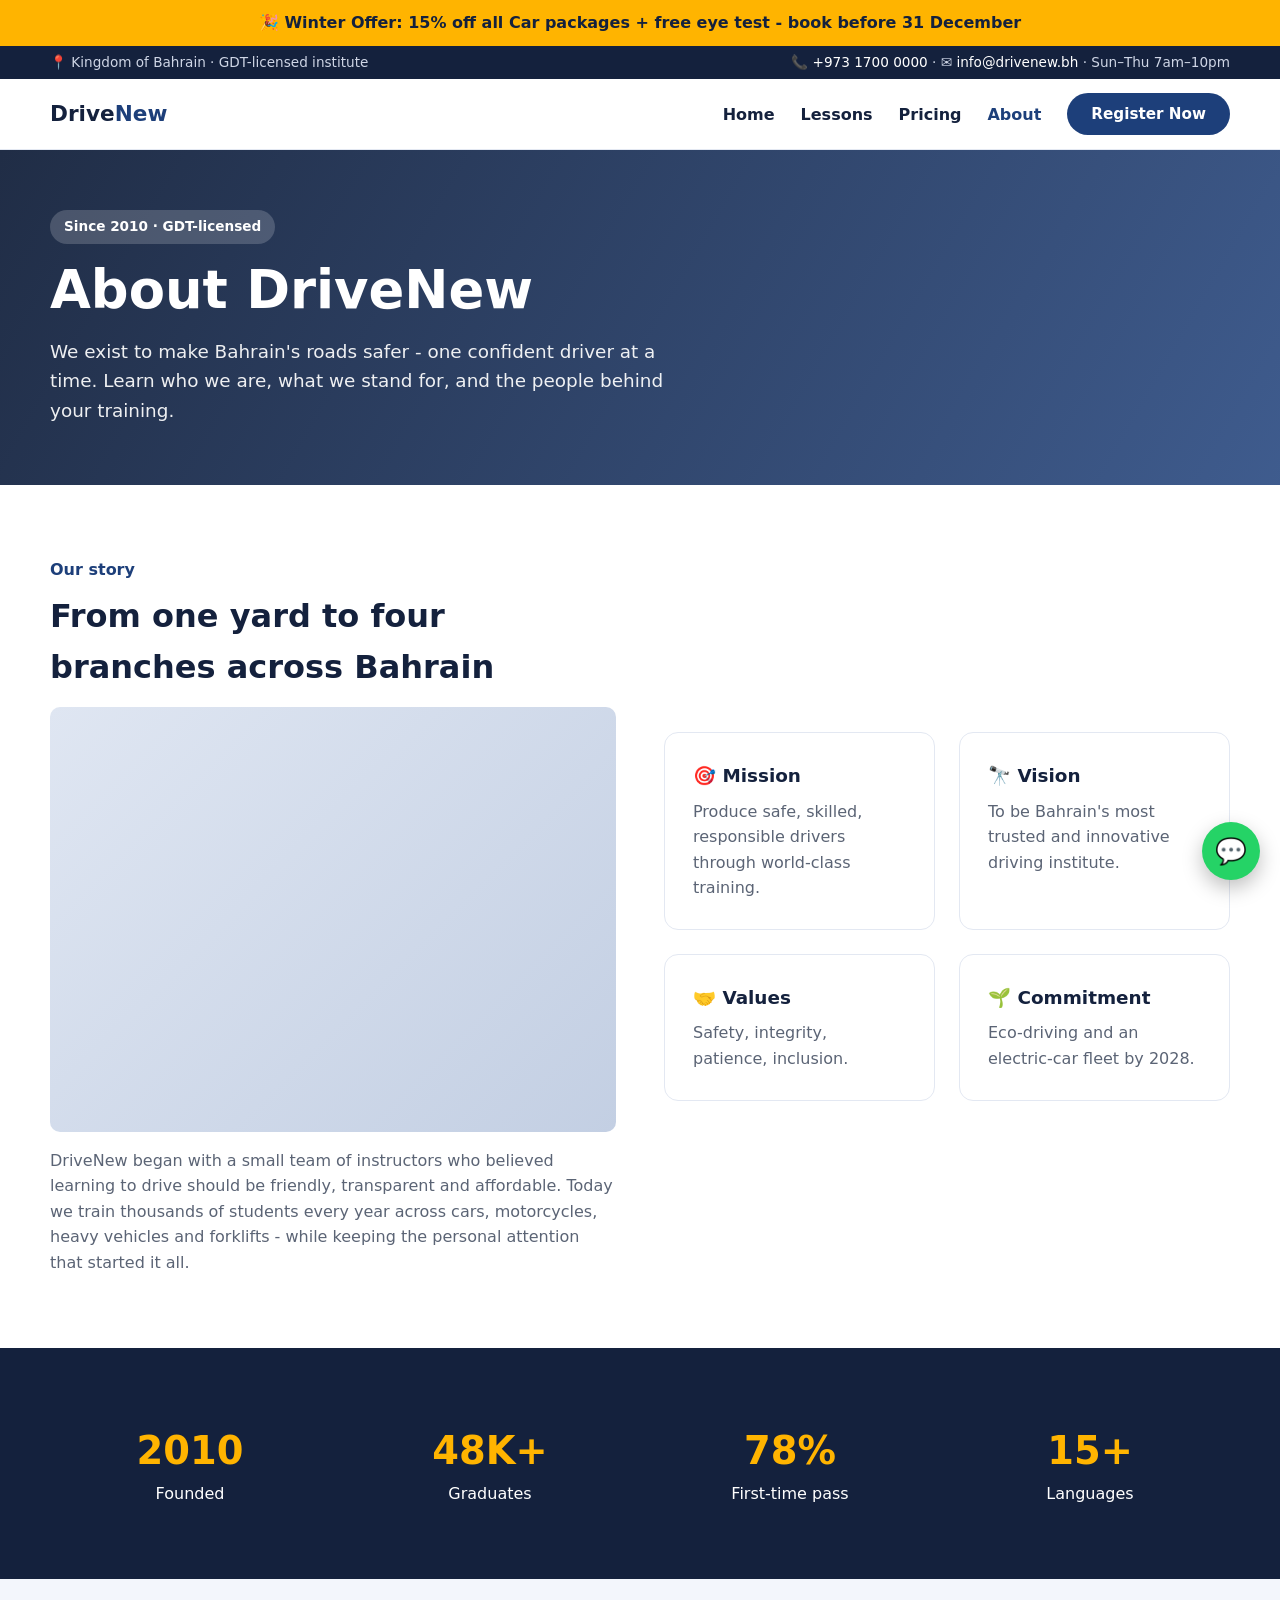
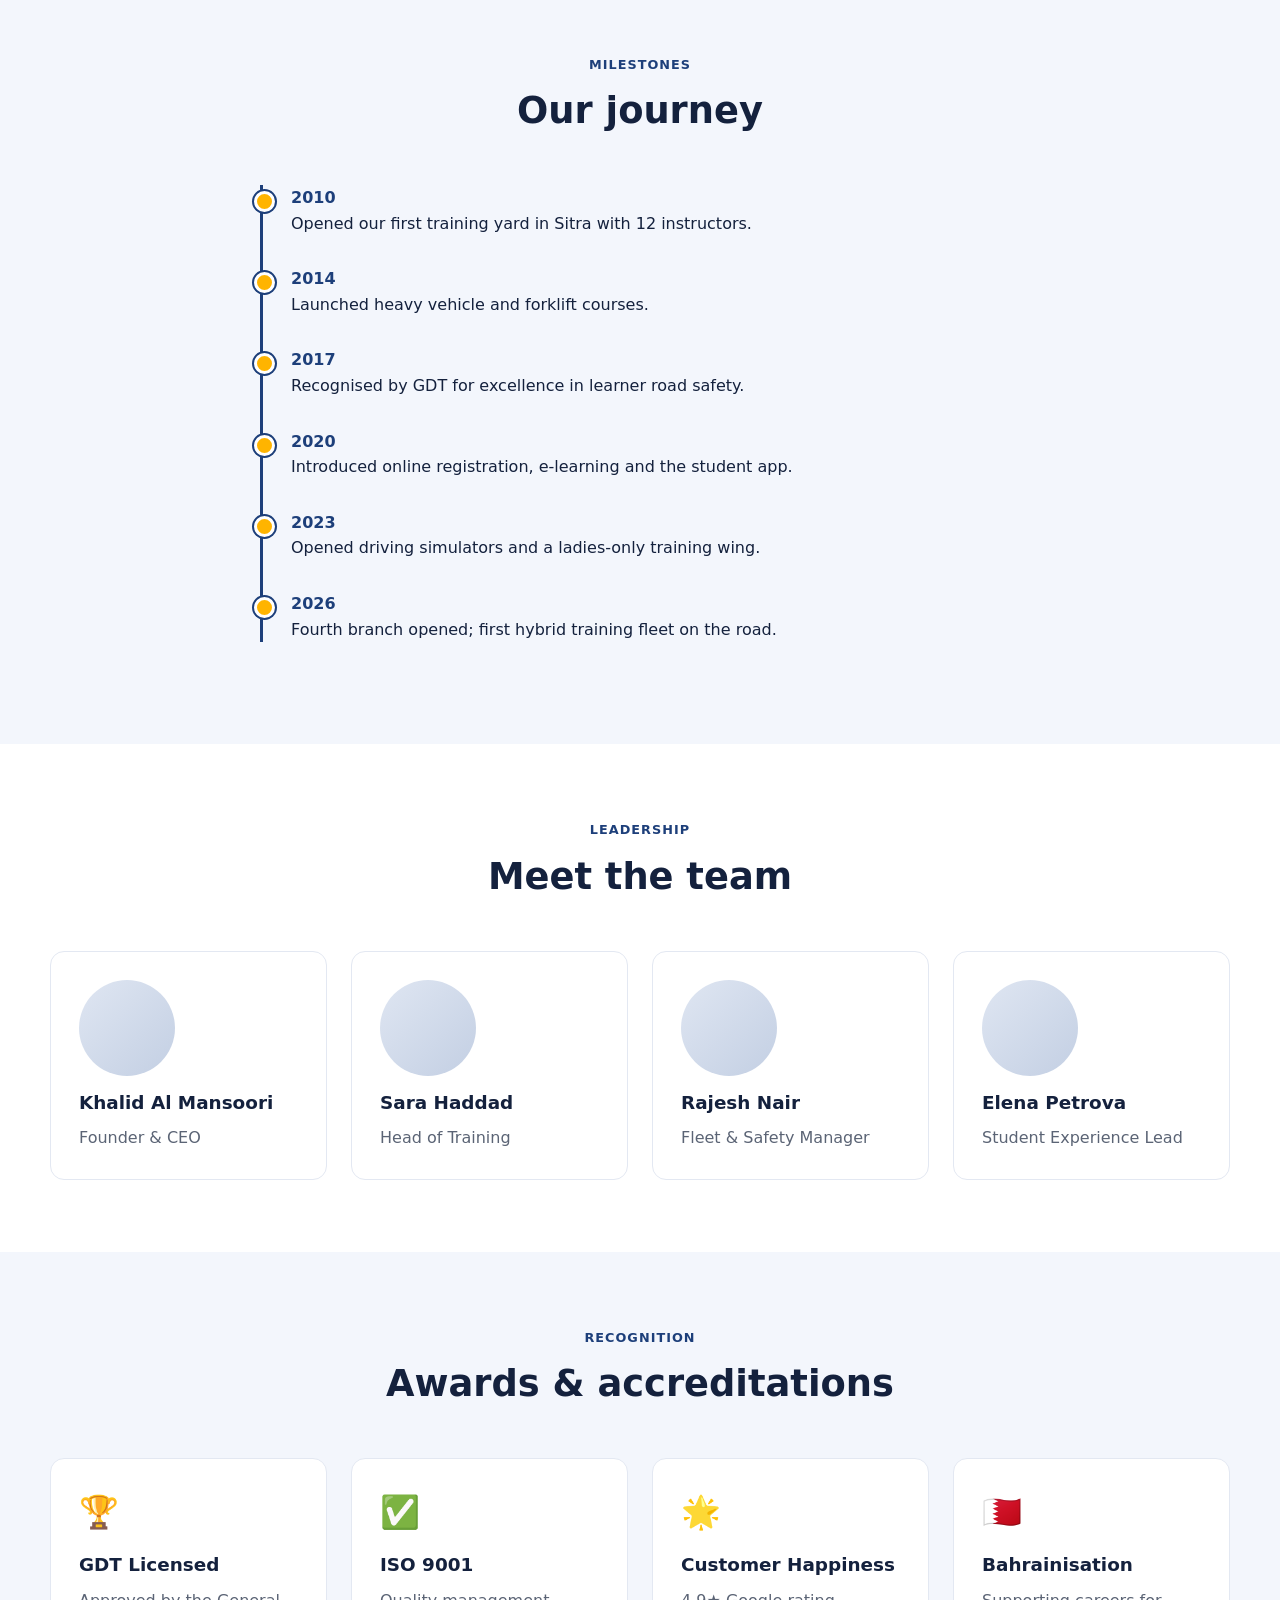
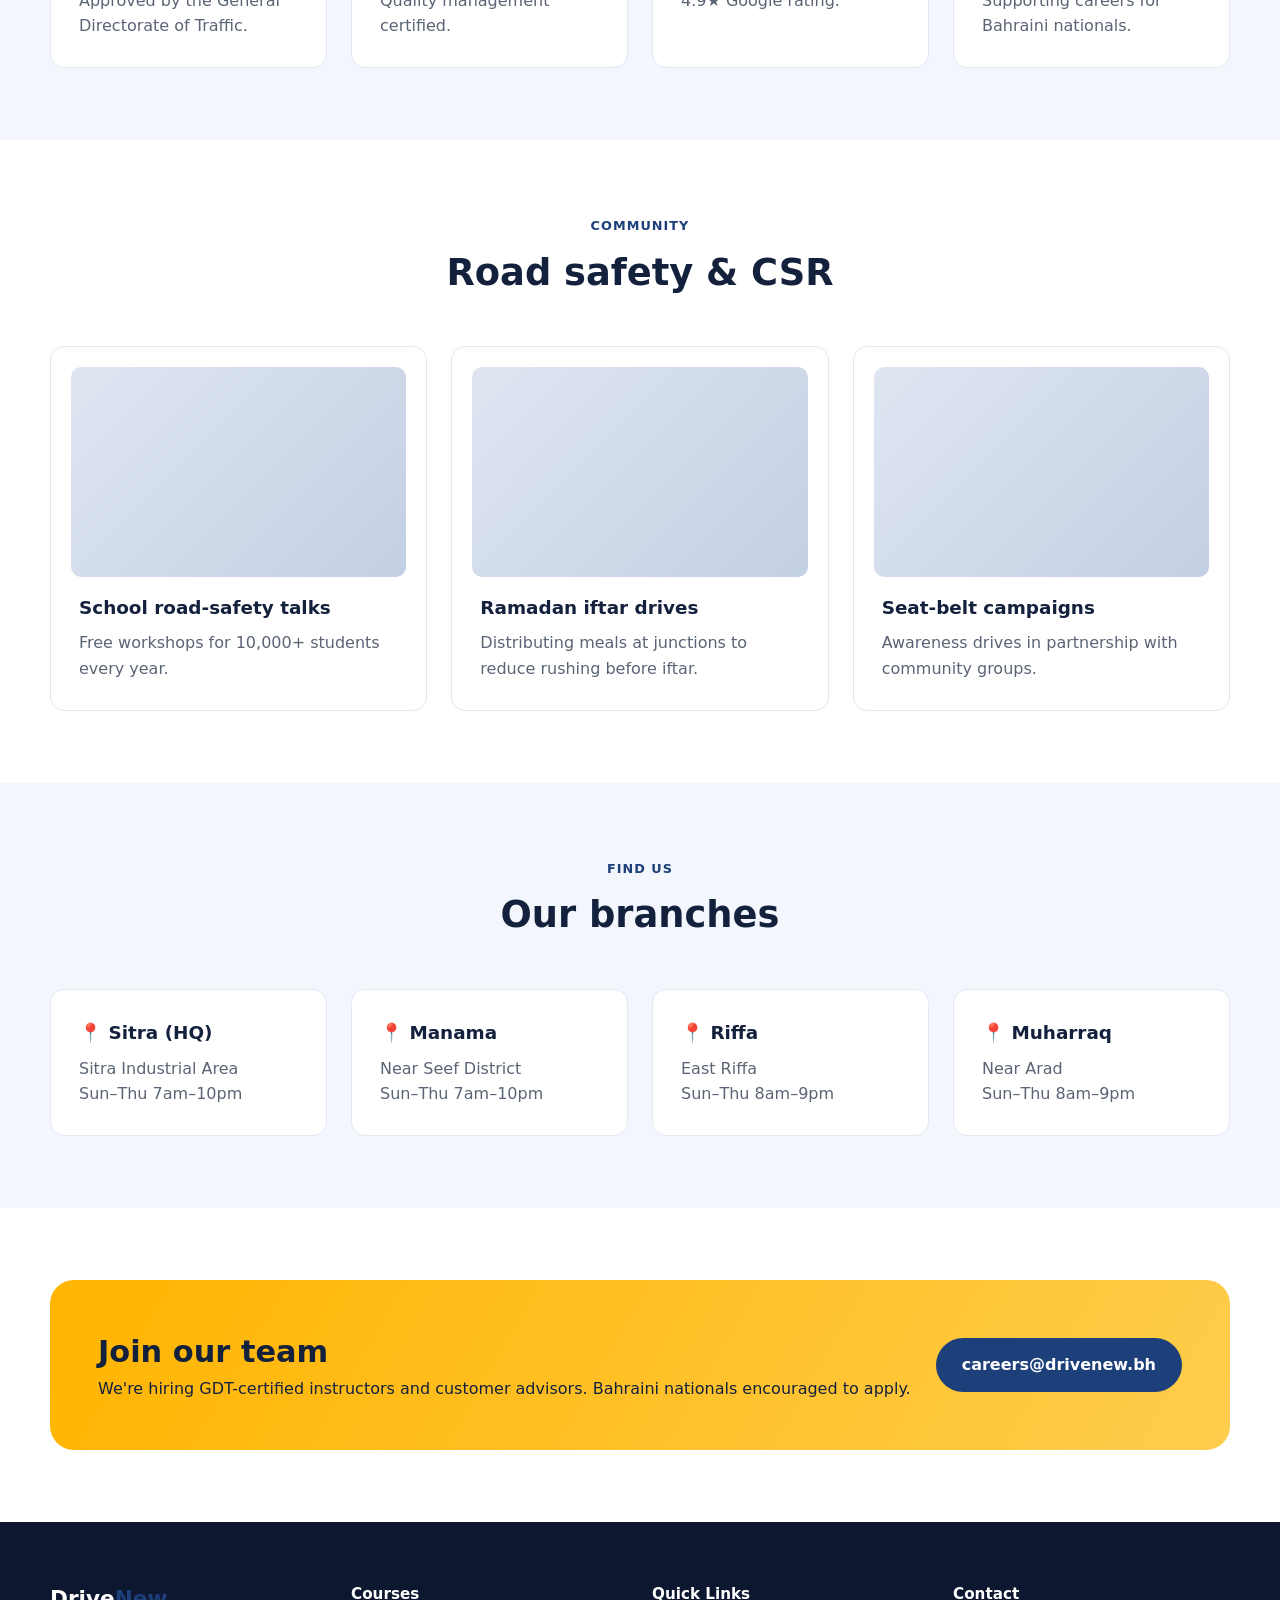
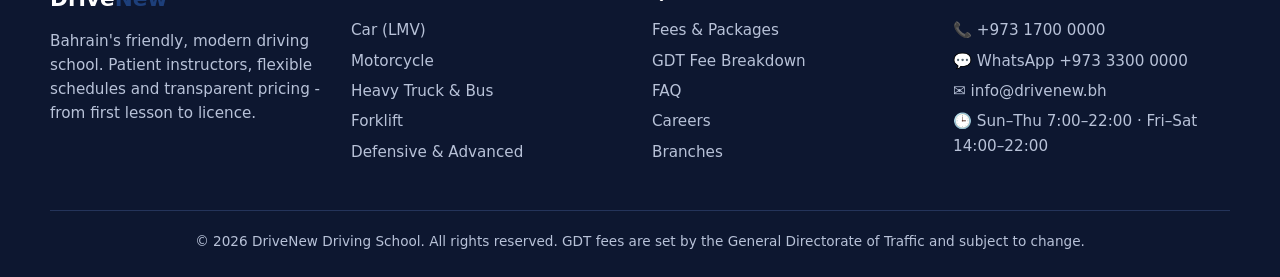
==== commit fccbd7d4: "Fix Register button text colour and improve mobile header/menu responsiveness Co-Authored-By: Claude" ====
--- a/about/index.html
+++ b/about/index.html
@@ -2,7 +2,7 @@
 <title>About Us | DriveNew Driving School Bahrain</title><meta name="description" content="Our story, team, milestones and branches in Bahrain.">
 <link rel="stylesheet" href="../assets/styles.css"></head><body>
 <div class="offer-strip">🎉 Winter Offer: 15% off all Car packages + free eye test - book before 31 December</div>
-<div class="topbar"><div class="container"><span>📍 Kingdom of Bahrain · GDT-licensed institute</span><span>📞 <a href="tel:+97317000000">+973 1700 0000</a> · ✉ <a href="mailto:info@drivenew.bh">info@drivenew.bh</a> · Sun–Thu 7am–10pm</span></div></div>
+<div class="topbar"><div class="container"><span>📍 Kingdom of Bahrain · GDT-licensed institute</span><span>📞 <a href="tel:+97317000000">+973 1700 0000</a><span class="hide-sm"> · ✉ <a href="mailto:info@drivenew.bh">info@drivenew.bh</a></span><span class="hide-sm"> · Sun–Thu 7am–10pm</span></span></div></div>
 <header class="site"><div class="container"><a class="logo" href="../">Drive<span>New</span></a>
 <button class="menu-btn" aria-label="Menu">☰</button>
 <nav class="main"><a href="../" data-p="home">Home</a><a href="../lessons/" data-p="lessons">Lessons</a><a href="../pricing/" data-p="pricing">Pricing</a><a href="../about/" class="active">About</a><a class="btn btn-primary" href="../pricing/#enquire">Register Now</a></nav></div></header>
--- a/assets/styles.css
+++ b/assets/styles.css
@@ -97,3 +97,24 @@
 .ph img{width:100%;height:100%;object-fit:cover;display:block}
 .ph.tall{aspect-ratio:4/3;margin:0}
 .ph.round{border-radius:50%;width:96px;height:96px;aspect-ratio:1;margin:0 0 12px}
+/* nav button fixes */
+nav.main a.btn{color:#fff;padding:10px 22px;font-size:.95rem;line-height:1.2;white-space:nowrap}
+nav.main a.btn:hover{color:#fff;background:var(--brand-d)}
+header.site .container{gap:16px}
+@media(max-width:1024px){nav.main{gap:18px}}
+@media(max-width:900px){
+ nav.main{gap:4px;box-shadow:0 12px 24px rgba(20,33,61,.08)}
+ nav.main a{padding:12px 6px;border-bottom:1px solid var(--line)}
+ nav.main a.btn{margin-top:10px;text-align:center;padding:14px;border-bottom:0}
+}
+@media(max-width:600px){
+ .topbar{font-size:.78rem}.topbar .container{justify-content:center;text-align:center}
+ .topbar .container span:first-child{display:none}
+ .offer-strip{font-size:.85rem;padding:8px 12px}
+ header.site .container{height:62px}nav.main{top:62px}
+ .hero{padding:56px 0 48px}.hero .actions .btn{flex:1;text-align:center}
+ .cta{flex-direction:column;align-items:flex-start}.cta .btn{width:100%;text-align:center}
+ th,td{padding:10px 12px;font-size:.9rem}
+}
+@media(max-width:900px){nav.main{align-items:stretch;padding:12px 16px 20px}nav.main a{text-align:left}nav.main a.btn{text-align:center}}
+@media(max-width:600px){.topbar .hide-sm{display:none}}
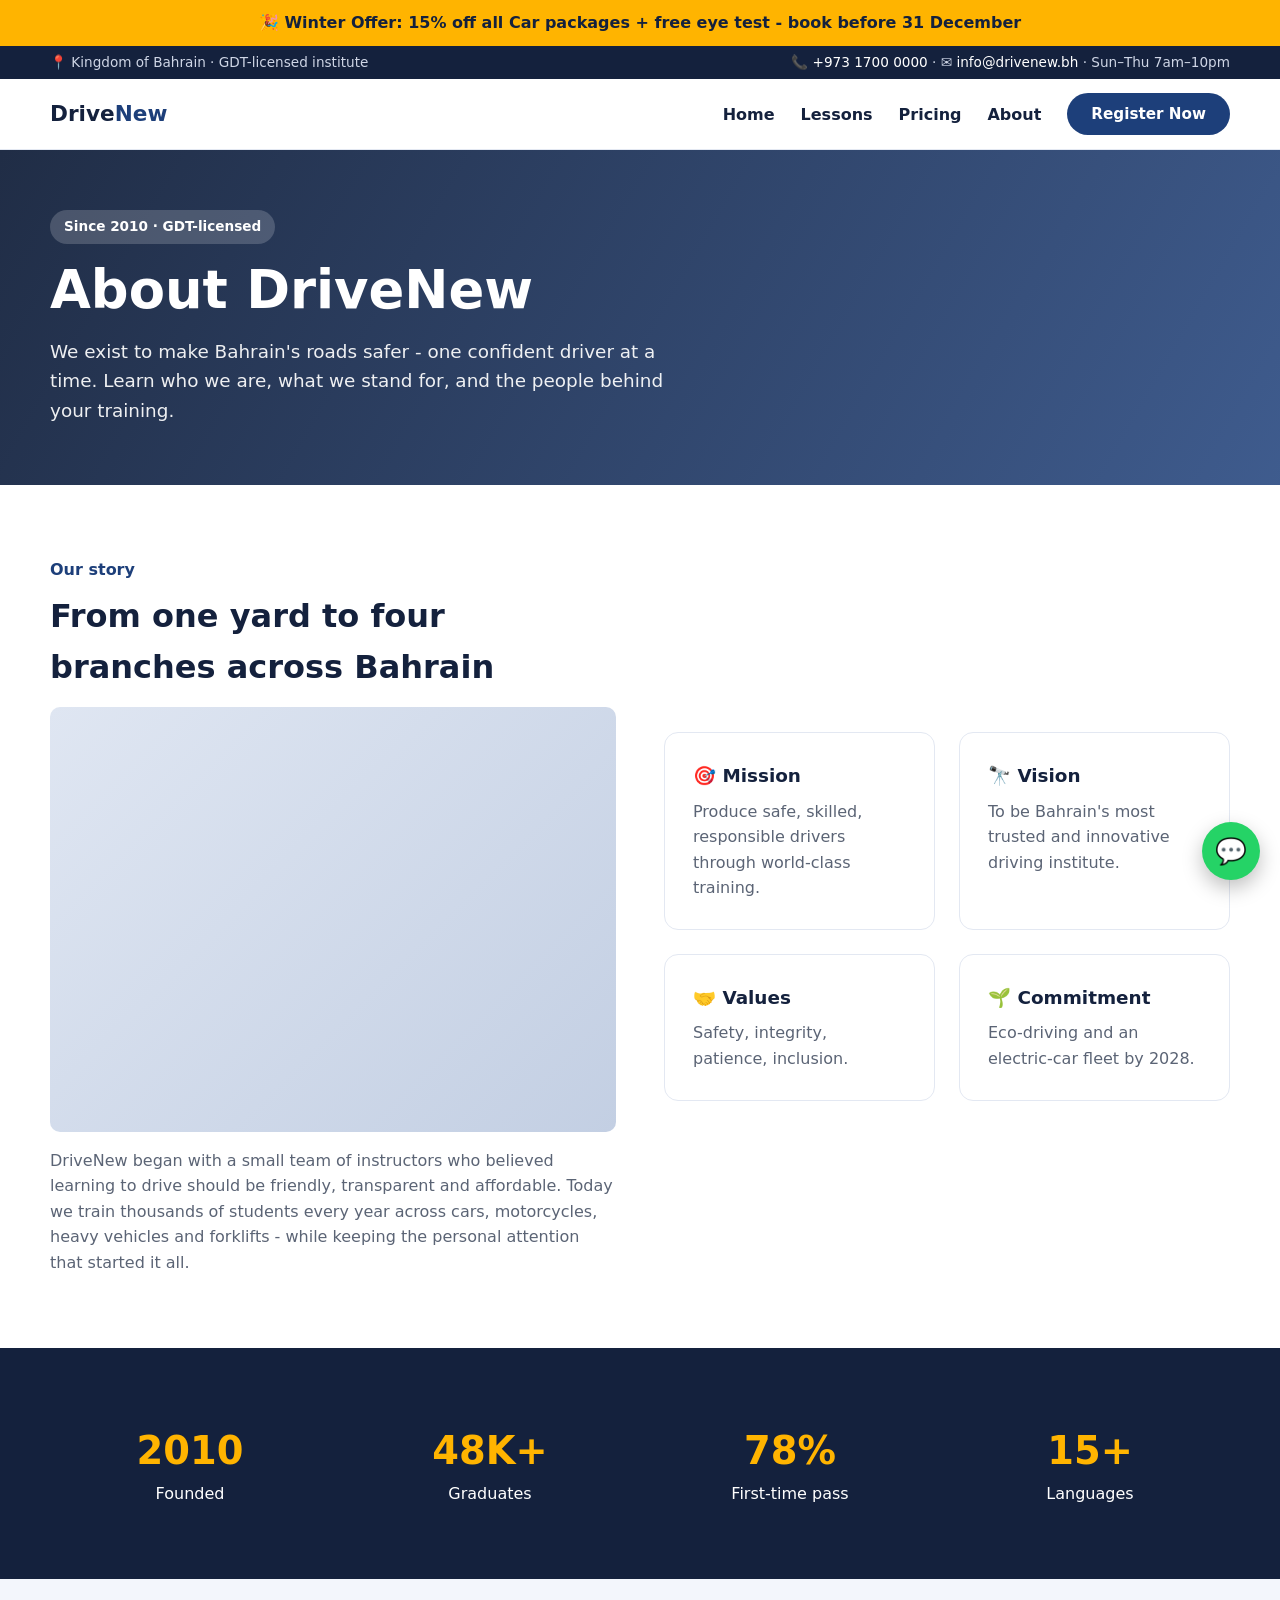
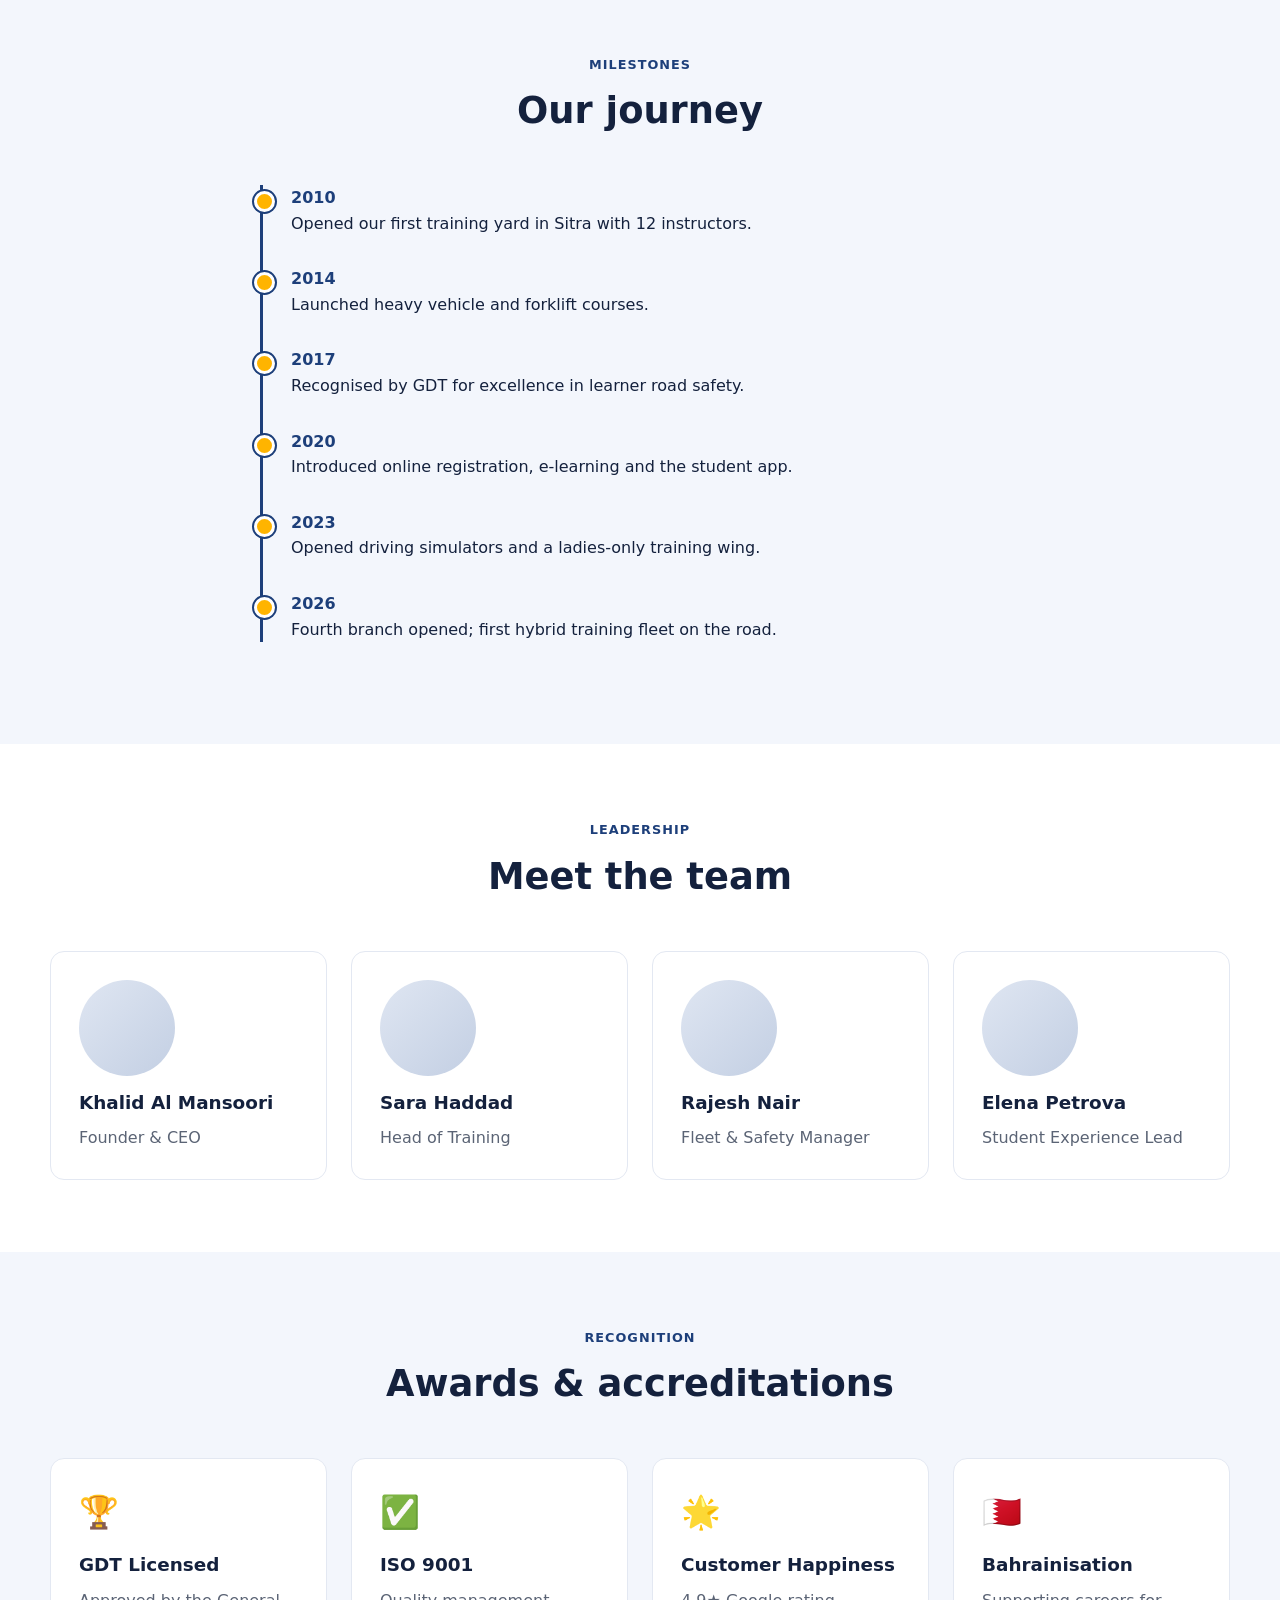
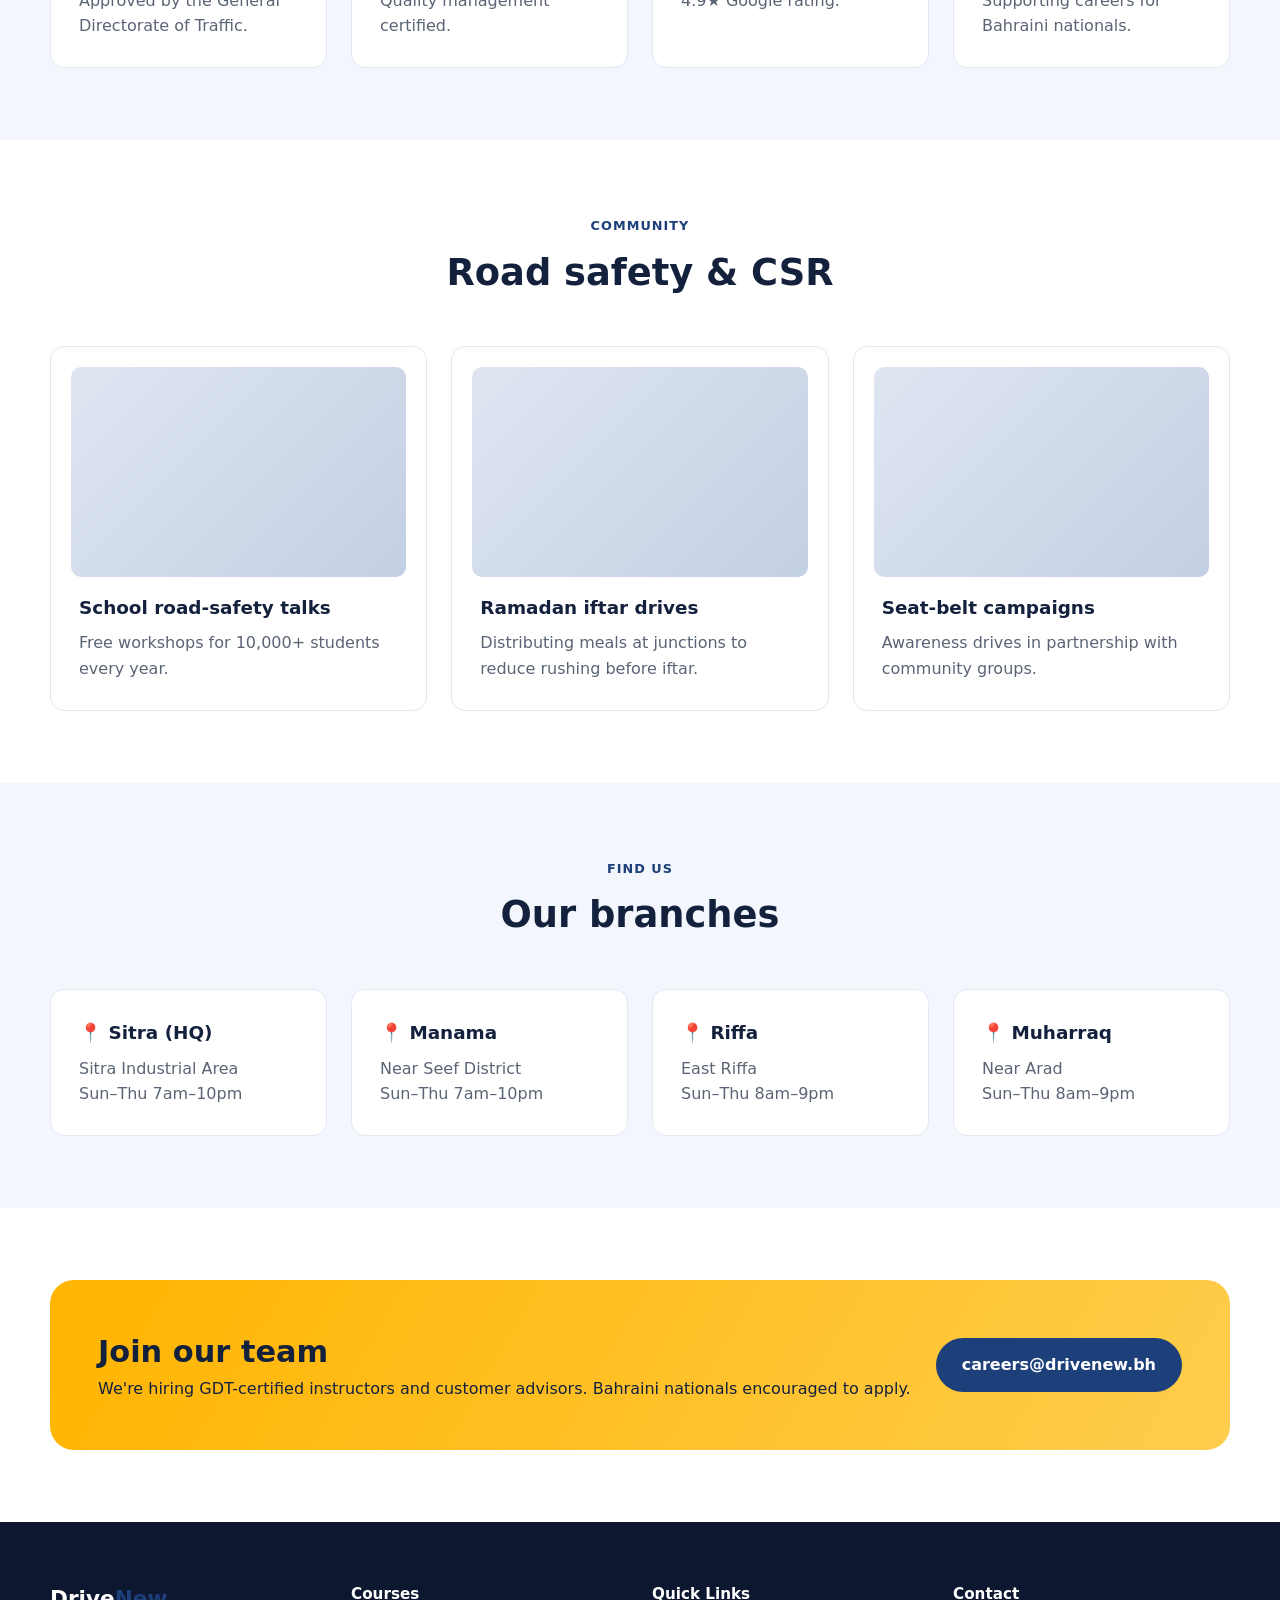
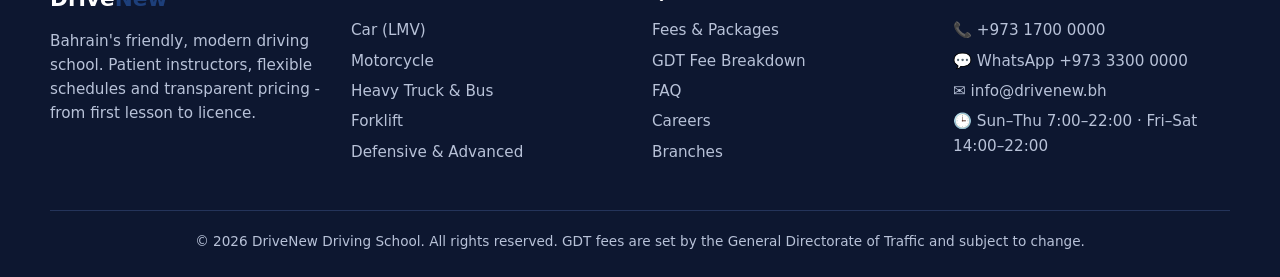
==== commit cb1ef9cc: "Add seamless client-side page navigation without full reloads Co-Authored-By: Claude Opus 5.5 <norep" ====
--- a/about/index.html
+++ b/about/index.html
@@ -6,6 +6,7 @@
 <header class="site"><div class="container"><a class="logo" href="../">Drive<span>New</span></a>
 <button class="menu-btn" aria-label="Menu">☰</button>
 <nav class="main"><a href="../" data-p="home">Home</a><a href="../lessons/" data-p="lessons">Lessons</a><a href="../pricing/" data-p="pricing">Pricing</a><a href="../about/" class="active">About</a><a class="btn btn-primary" href="../pricing/#enquire">Register Now</a></nav></div></header>
+<main id="app">
 <section class="hero small" style="--hero-img:url(../assets/img/hero-about.jpg)"><div class="container"><span class="badge">Since 2010 · GDT-licensed</span><h1>About DriveNew</h1><p>We exist to make Bahrain's roads safer - one confident driver at a time. Learn who we are, what we stand for, and the people behind your training.</p></div></section>
 
 <section><div class="container split"><div><span class="eyebrow" style="color:var(--brand);font-weight:700">Our story</span><h2 style="font-size:2rem;margin:8px 0 14px">From one yard to four branches across Bahrain</h2>
@@ -51,6 +52,7 @@
 </div></div></section>
 
 <section id="careers"><div class="container"><div class="cta"><div><h2>Join our team</h2><p>We're hiring GDT-certified instructors and customer advisors. Bahraini nationals encouraged to apply.</p></div><a class="btn btn-primary" href="mailto:careers@drivenew.bh">careers@drivenew.bh</a></div></div></section>
+</main>
 <footer class="site"><div class="container grid g4">
 <div><a class="logo" href="../" style="color:#fff">Drive<span>New</span></a><p style="margin-top:12px">Bahrain's friendly, modern driving school. Patient instructors, flexible schedules and transparent pricing - from first lesson to licence.</p></div>
 <div><h4>Courses</h4><ul><li><a href="../lessons/#car">Car (LMV)</a></li><li><a href="../lessons/#bike">Motorcycle</a></li><li><a href="../lessons/#heavy">Heavy Truck &amp; Bus</a></li><li><a href="../lessons/#forklift">Forklift</a></li><li><a href="../lessons/#advanced">Defensive &amp; Advanced</a></li></ul></div>
--- a/assets/styles.css
+++ b/assets/styles.css
@@ -118,3 +118,4 @@
 }
 @media(max-width:900px){nav.main{align-items:stretch;padding:12px 16px 20px}nav.main a{text-align:left}nav.main a.btn{text-align:center}}
 @media(max-width:600px){.topbar .hide-sm{display:none}}
+#app{transition:opacity .18s ease}#app.leaving{opacity:.35}
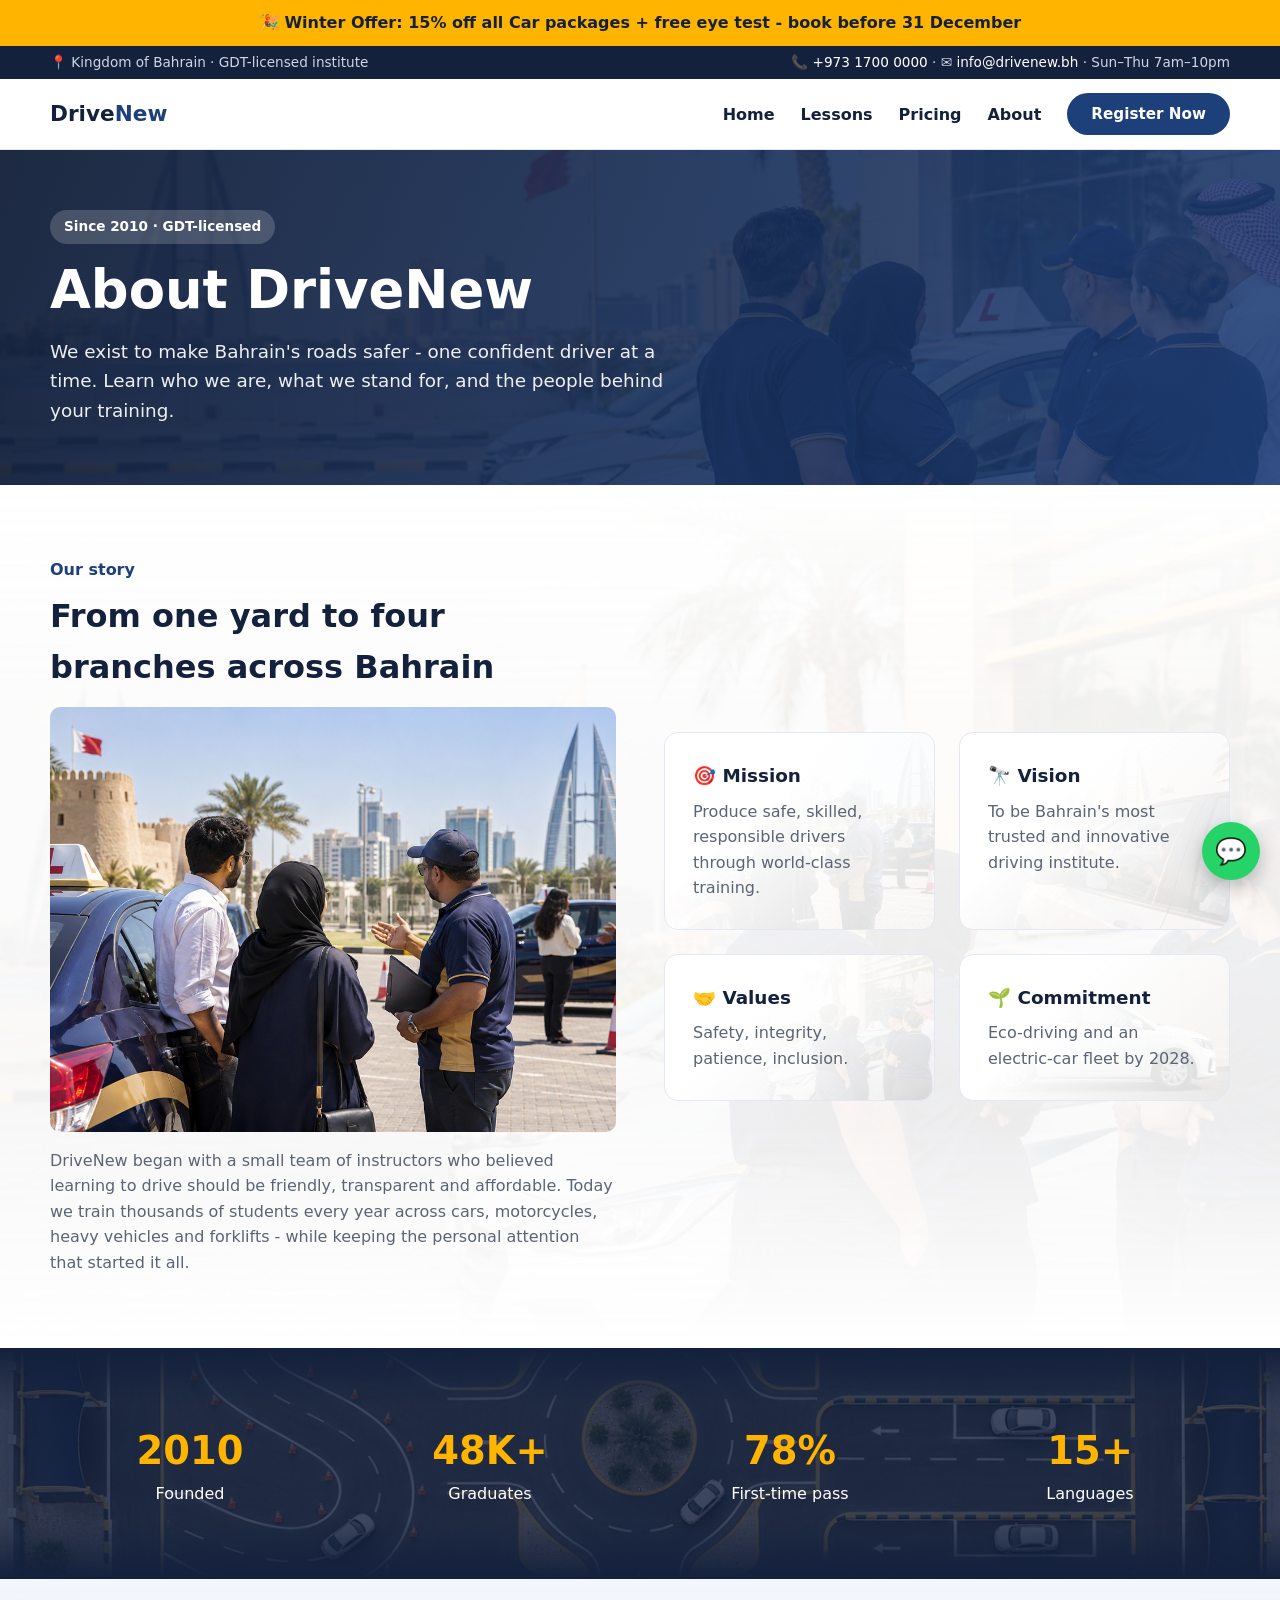
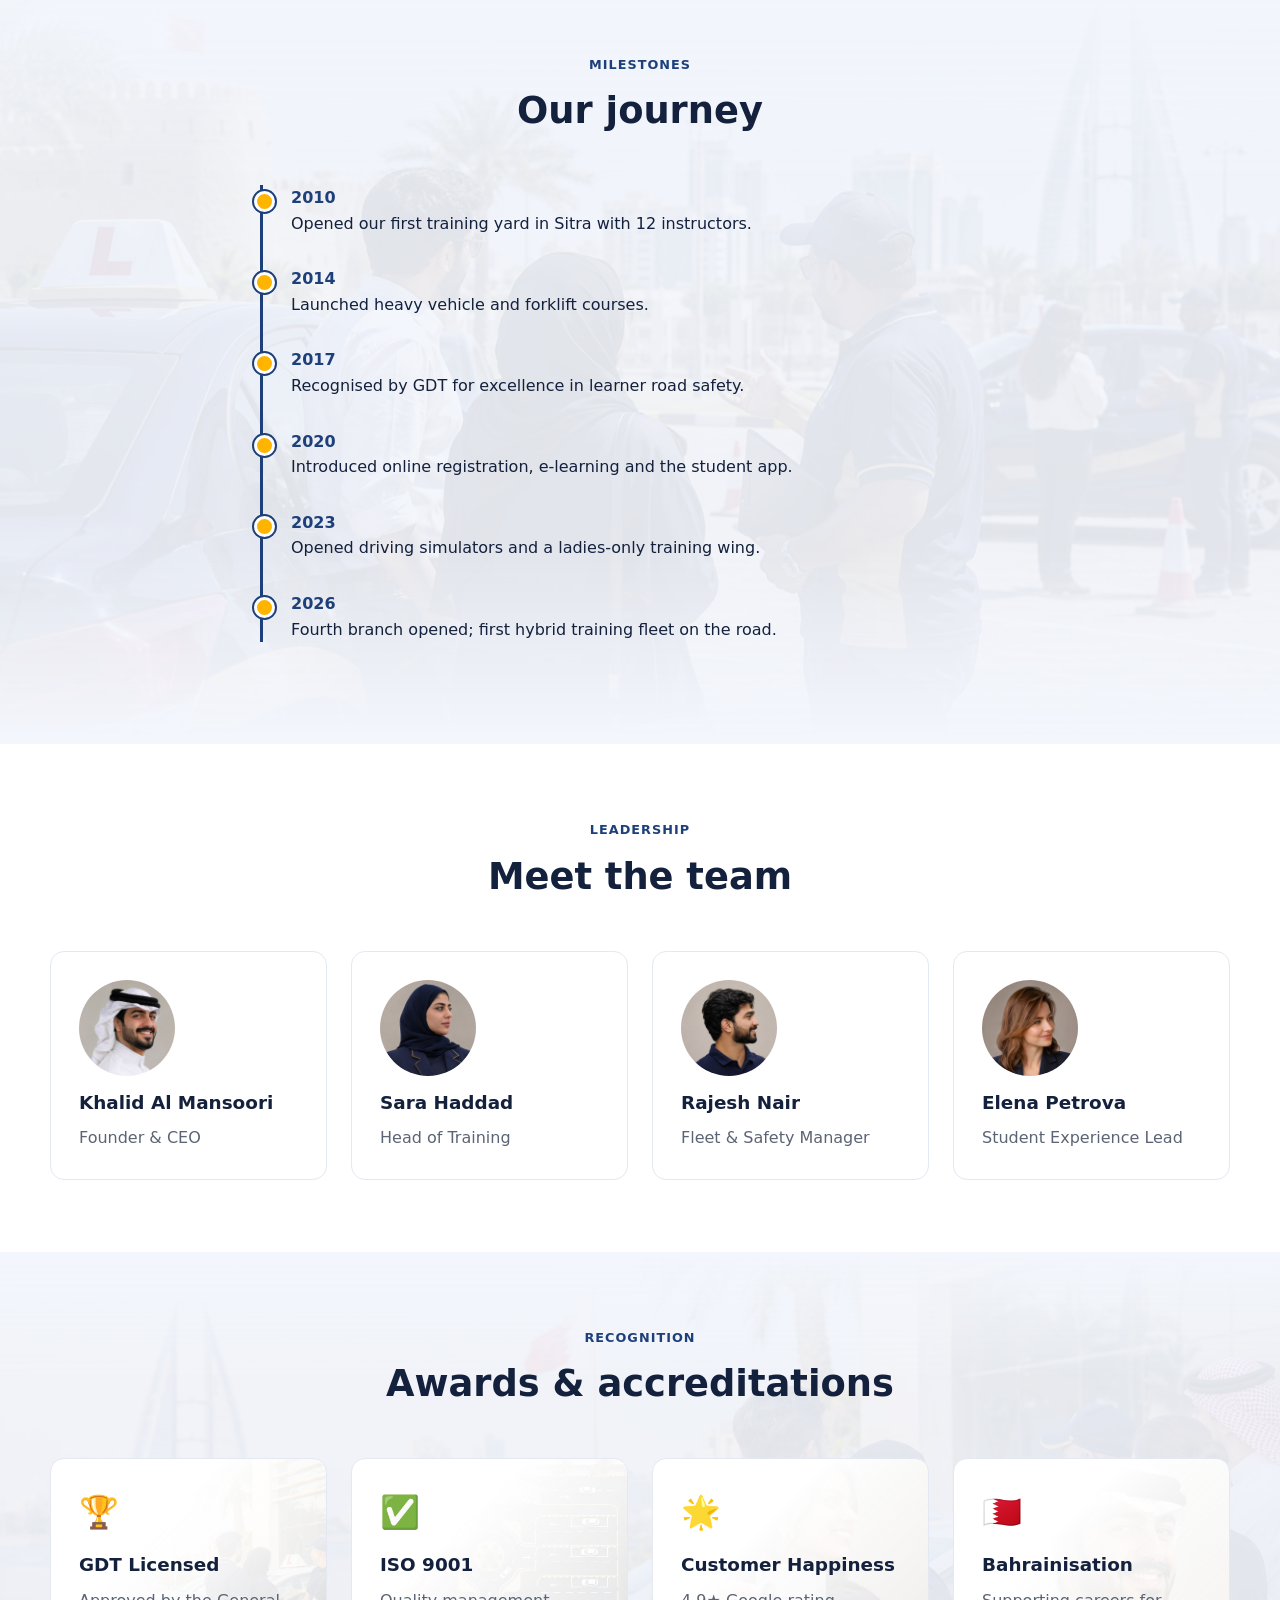
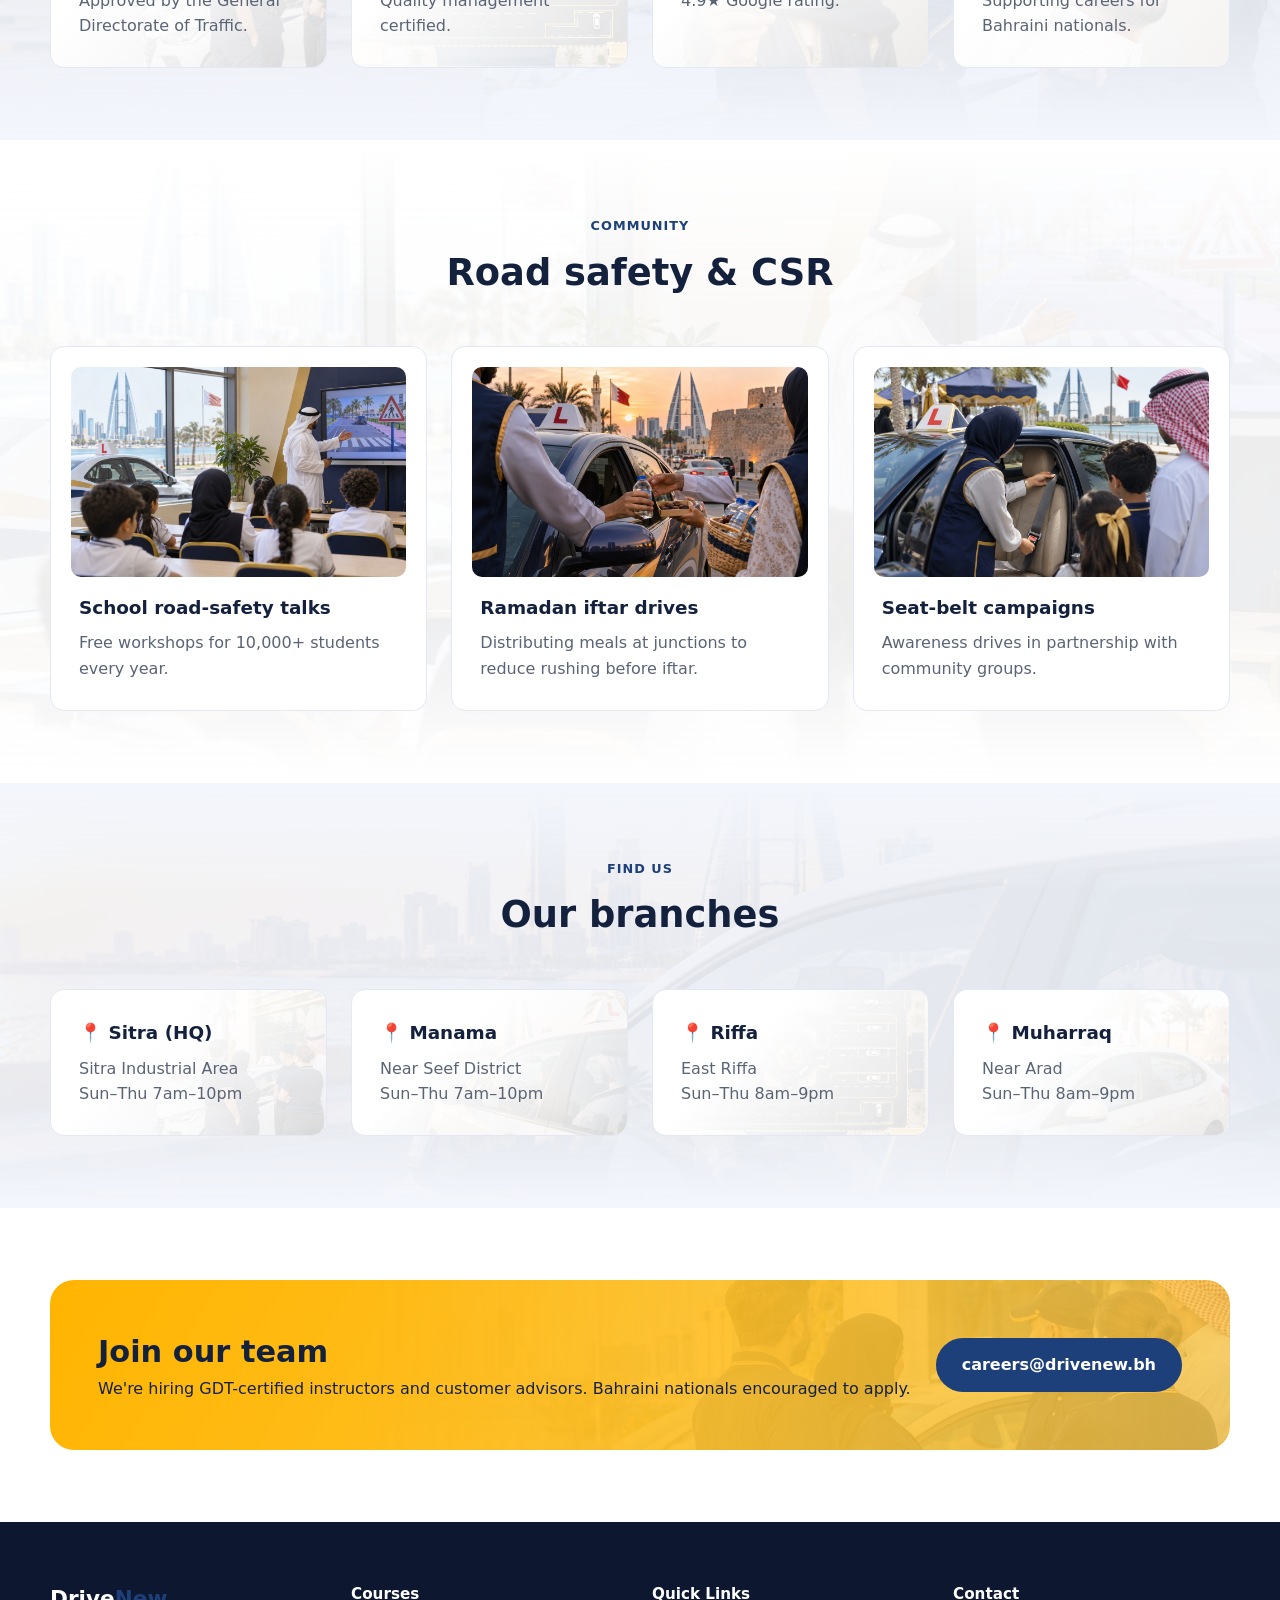
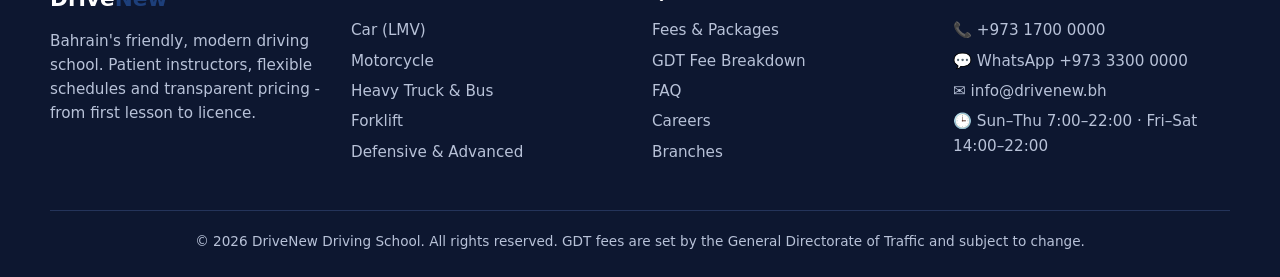
==== commit d8e7fcb9: "Add faded background images to sections and text cards Co-Authored-By: Claude Opus 5.5 <noreply@anth" ====
--- a/about/index.html
+++ b/about/index.html
@@ -9,13 +9,13 @@
 <main id="app">
 <section class="hero small" style="--hero-img:url(../assets/img/hero-about.jpg)"><div class="container"><span class="badge">Since 2010 · GDT-licensed</span><h1>About DriveNew</h1><p>We exist to make Bahrain's roads safer - one confident driver at a time. Learn who we are, what we stand for, and the people behind your training.</p></div></section>
 
-<section><div class="container split"><div><span class="eyebrow" style="color:var(--brand);font-weight:700">Our story</span><h2 style="font-size:2rem;margin:8px 0 14px">From one yard to four branches across Bahrain</h2>
+<section class="fx" style="--bg:url(../assets/img/hero-about.jpg)"><div class="container split"><div><span class="eyebrow" style="color:var(--brand);font-weight:700">Our story</span><h2 style="font-size:2rem;margin:8px 0 14px">From one yard to four branches across Bahrain</h2>
 <span class="ph tall"><img src="../assets/img/about-story.jpg" alt="Our team at the training yard" loading="lazy" onerror="this.remove()"></span><p style="color:var(--muted);margin-top:16px">DriveNew began with a small team of instructors who believed learning to drive should be friendly, transparent and affordable. Today we train thousands of students every year across cars, motorcycles, heavy vehicles and forklifts - while keeping the personal attention that started it all.</p></div>
-<div class="grid g2"><div class="card"><h3>🎯 Mission</h3><p>Produce safe, skilled, responsible drivers through world-class training.</p></div><div class="card"><h3>🔭 Vision</h3><p>To be Bahrain's most trusted and innovative driving institute.</p></div><div class="card"><h3>🤝 Values</h3><p>Safety, integrity, patience, inclusion.</p></div><div class="card"><h3>🌱 Commitment</h3><p>Eco-driving and an electric-car fleet by 2028.</p></div></div></div></section>
+<div class="grid g2"><div class="card fx" style="--bg:url(../assets/img/about-story.jpg)"><h3>🎯 Mission</h3><p>Produce safe, skilled, responsible drivers through world-class training.</p></div><div class="card fx" style="--bg:url(../assets/img/hero-home.jpg)"><h3>🔭 Vision</h3><p>To be Bahrain's most trusted and innovative driving institute.</p></div><div class="card fx" style="--bg:url(../assets/img/hero-about.jpg)"><h3>🤝 Values</h3><p>Safety, integrity, patience, inclusion.</p></div><div class="card fx" style="--bg:url(../assets/img/fleet-toyota.jpg)"><h3>🌱 Commitment</h3><p>Eco-driving and an electric-car fleet by 2028.</p></div></div></div></section>
 
-<section class="dark"><div class="container"><div class="stats"><div><strong>2010</strong>Founded</div><div><strong>48K+</strong>Graduates</div><div><strong>78%</strong>First-time pass</div><div><strong>15+</strong>Languages</div></div></div></section>
+<section class="dark fx" style="--bg:url(../assets/img/facility-yard.jpg)"><div class="container"><div class="stats"><div><strong>2010</strong>Founded</div><div><strong>48K+</strong>Graduates</div><div><strong>78%</strong>First-time pass</div><div><strong>15+</strong>Languages</div></div></div></section>
 
-<section class="soft"><div class="container"><div class="sec-head"><span class="eyebrow">Milestones</span><h2>Our journey</h2></div><div class="timeline">
+<section class="soft fx" style="--bg:url(../assets/img/about-story.jpg)"><div class="container"><div class="sec-head"><span class="eyebrow">Milestones</span><h2>Our journey</h2></div><div class="timeline">
 <div class="item"><h4>2010</h4><p>Opened our first training yard in Sitra with 12 instructors.</p></div>
 <div class="item"><h4>2014</h4><p>Launched heavy vehicle and forklift courses.</p></div>
 <div class="item"><h4>2017</h4><p>Recognised by GDT for excellence in learner road safety.</p></div>
@@ -31,27 +31,27 @@
 <div class="card"><span class="ph round"><img src="../assets/img/team-4.jpg" alt="team member" loading="lazy" onerror="this.remove()"></span><h3>Elena Petrova</h3><p>Student Experience Lead</p></div>
 </div></div></section>
 
-<section class="soft"><div class="container"><div class="sec-head"><span class="eyebrow">Recognition</span><h2>Awards &amp; accreditations</h2></div><div class="grid g4">
-<div class="card"><span class="icon">🏆</span><h3>GDT Licensed</h3><p>Approved by the General Directorate of Traffic.</p></div>
-<div class="card"><span class="icon">✅</span><h3>ISO 9001</h3><p>Quality management certified.</p></div>
-<div class="card"><span class="icon">🌟</span><h3>Customer Happiness</h3><p>4.9★ Google rating.</p></div>
-<div class="card"><span class="icon">🇧🇭</span><h3>Bahrainisation</h3><p>Supporting careers for Bahraini nationals.</p></div>
+<section class="soft fx" style="--bg:url(../assets/img/hero-about.jpg)"><div class="container"><div class="sec-head"><span class="eyebrow">Recognition</span><h2>Awards &amp; accreditations</h2></div><div class="grid g4">
+<div class="card fx" style="--bg:url(../assets/img/hero-about.jpg)"><span class="icon">🏆</span><h3>GDT Licensed</h3><p>Approved by the General Directorate of Traffic.</p></div>
+<div class="card fx" style="--bg:url(../assets/img/facility-yard.jpg)"><span class="icon">✅</span><h3>ISO 9001</h3><p>Quality management certified.</p></div>
+<div class="card fx" style="--bg:url(../assets/img/student-1.jpg)"><span class="icon">🌟</span><h3>Customer Happiness</h3><p>4.9★ Google rating.</p></div>
+<div class="card fx" style="--bg:url(../assets/img/team-1.jpg)"><span class="icon">🇧🇭</span><h3>Bahrainisation</h3><p>Supporting careers for Bahraini nationals.</p></div>
 </div></div></section>
 
-<section><div class="container"><div class="sec-head"><span class="eyebrow">Community</span><h2>Road safety &amp; CSR</h2></div><div class="grid g3">
+<section class="fx" style="--bg:url(../assets/img/csr-school.jpg)"><div class="container"><div class="sec-head"><span class="eyebrow">Community</span><h2>Road safety &amp; CSR</h2></div><div class="grid g3">
 <div class="card"><span class="ph "><img src="../assets/img/csr-school.jpg" alt="School road-safety talks" loading="lazy" onerror="this.remove()"></span><h3>School road-safety talks</h3><p>Free workshops for 10,000+ students every year.</p></div>
 <div class="card"><span class="ph "><img src="../assets/img/csr-iftar.jpg" alt="Ramadan iftar drives" loading="lazy" onerror="this.remove()"></span><h3>Ramadan iftar drives</h3><p>Distributing meals at junctions to reduce rushing before iftar.</p></div>
 <div class="card"><span class="ph "><img src="../assets/img/csr-seatbelt.jpg" alt="Seat-belt campaigns" loading="lazy" onerror="this.remove()"></span><h3>Seat-belt campaigns</h3><p>Awareness drives in partnership with community groups.</p></div>
 </div></div></section>
 
-<section class="soft" id="branches"><div class="container"><div class="sec-head"><span class="eyebrow">Find us</span><h2>Our branches</h2></div><div class="grid g4">
-<div class="card"><h3>📍 Sitra (HQ)</h3><p>Sitra Industrial Area<br>Sun–Thu 7am–10pm</p></div>
-<div class="card"><h3>📍 Manama</h3><p>Near Seef District<br>Sun–Thu 7am–10pm</p></div>
-<div class="card"><h3>📍 Riffa</h3><p>East Riffa<br>Sun–Thu 8am–9pm</p></div>
-<div class="card"><h3>📍 Muharraq</h3><p>Near Arad<br>Sun–Thu 8am–9pm</p></div>
+<section class="soft fx" id="branches" style="--bg:url(../assets/img/hero-home.jpg)"><div class="container"><div class="sec-head"><span class="eyebrow">Find us</span><h2>Our branches</h2></div><div class="grid g4">
+<div class="card fx" style="--bg:url(../assets/img/hero-about.jpg)"><h3>📍 Sitra (HQ)</h3><p>Sitra Industrial Area<br>Sun–Thu 7am–10pm</p></div>
+<div class="card fx" style="--bg:url(../assets/img/hero-home.jpg)"><h3>📍 Manama</h3><p>Near Seef District<br>Sun–Thu 7am–10pm</p></div>
+<div class="card fx" style="--bg:url(../assets/img/facility-yard.jpg)"><h3>📍 Riffa</h3><p>East Riffa<br>Sun–Thu 8am–9pm</p></div>
+<div class="card fx" style="--bg:url(../assets/img/course-car.jpg)"><h3>📍 Muharraq</h3><p>Near Arad<br>Sun–Thu 8am–9pm</p></div>
 </div></div></section>
 
-<section id="careers"><div class="container"><div class="cta"><div><h2>Join our team</h2><p>We're hiring GDT-certified instructors and customer advisors. Bahraini nationals encouraged to apply.</p></div><a class="btn btn-primary" href="mailto:careers@drivenew.bh">careers@drivenew.bh</a></div></div></section>
+<section id="careers"><div class="container"><div class="cta fx" style="--bg:url(../assets/img/hero-about.jpg)"><div><h2>Join our team</h2><p>We're hiring GDT-certified instructors and customer advisors. Bahraini nationals encouraged to apply.</p></div><a class="btn btn-primary" href="mailto:careers@drivenew.bh">careers@drivenew.bh</a></div></div></section>
 </main>
 <footer class="site"><div class="container grid g4">
 <div><a class="logo" href="../" style="color:#fff">Drive<span>New</span></a><p style="margin-top:12px">Bahrain's friendly, modern driving school. Patient instructors, flexible schedules and transparent pricing - from first lesson to licence.</p></div>
--- a/assets/styles.css
+++ b/assets/styles.css
@@ -119,3 +119,14 @@
 @media(max-width:900px){nav.main{align-items:stretch;padding:12px 16px 20px}nav.main a{text-align:left}nav.main a.btn{text-align:center}}
 @media(max-width:600px){.topbar .hide-sm{display:none}}
 #app{transition:opacity .18s ease}#app.leaving{opacity:.35}
+/* faded background images */
+.fx{position:relative;isolation:isolate}
+section.fx,.cta.fx{overflow:hidden}
+.fx::after{content:"";position:absolute;inset:0;z-index:-1;pointer-events:none;border-radius:inherit;background:var(--bg) center/cover no-repeat;opacity:.1}
+section.fx::after{opacity:.07;-webkit-mask-image:linear-gradient(to bottom,transparent,#000 25%,#000 75%,transparent);mask-image:linear-gradient(to bottom,transparent,#000 25%,#000 75%,transparent)}
+section.dark.fx::after{opacity:.18}
+.cta.fx::after{opacity:.2;-webkit-mask-image:linear-gradient(to left,#000,transparent 75%);mask-image:linear-gradient(to left,#000,transparent 75%)}
+.card.fx::after{opacity:.16;-webkit-mask-image:linear-gradient(135deg,transparent 35%,#000);mask-image:linear-gradient(135deg,transparent 35%,#000);transition:opacity .3s}
+.card.fx:hover::after{opacity:.26}
+section.dark .card.fx::after{opacity:.22}
+.step.card.fx::before{z-index:1}
